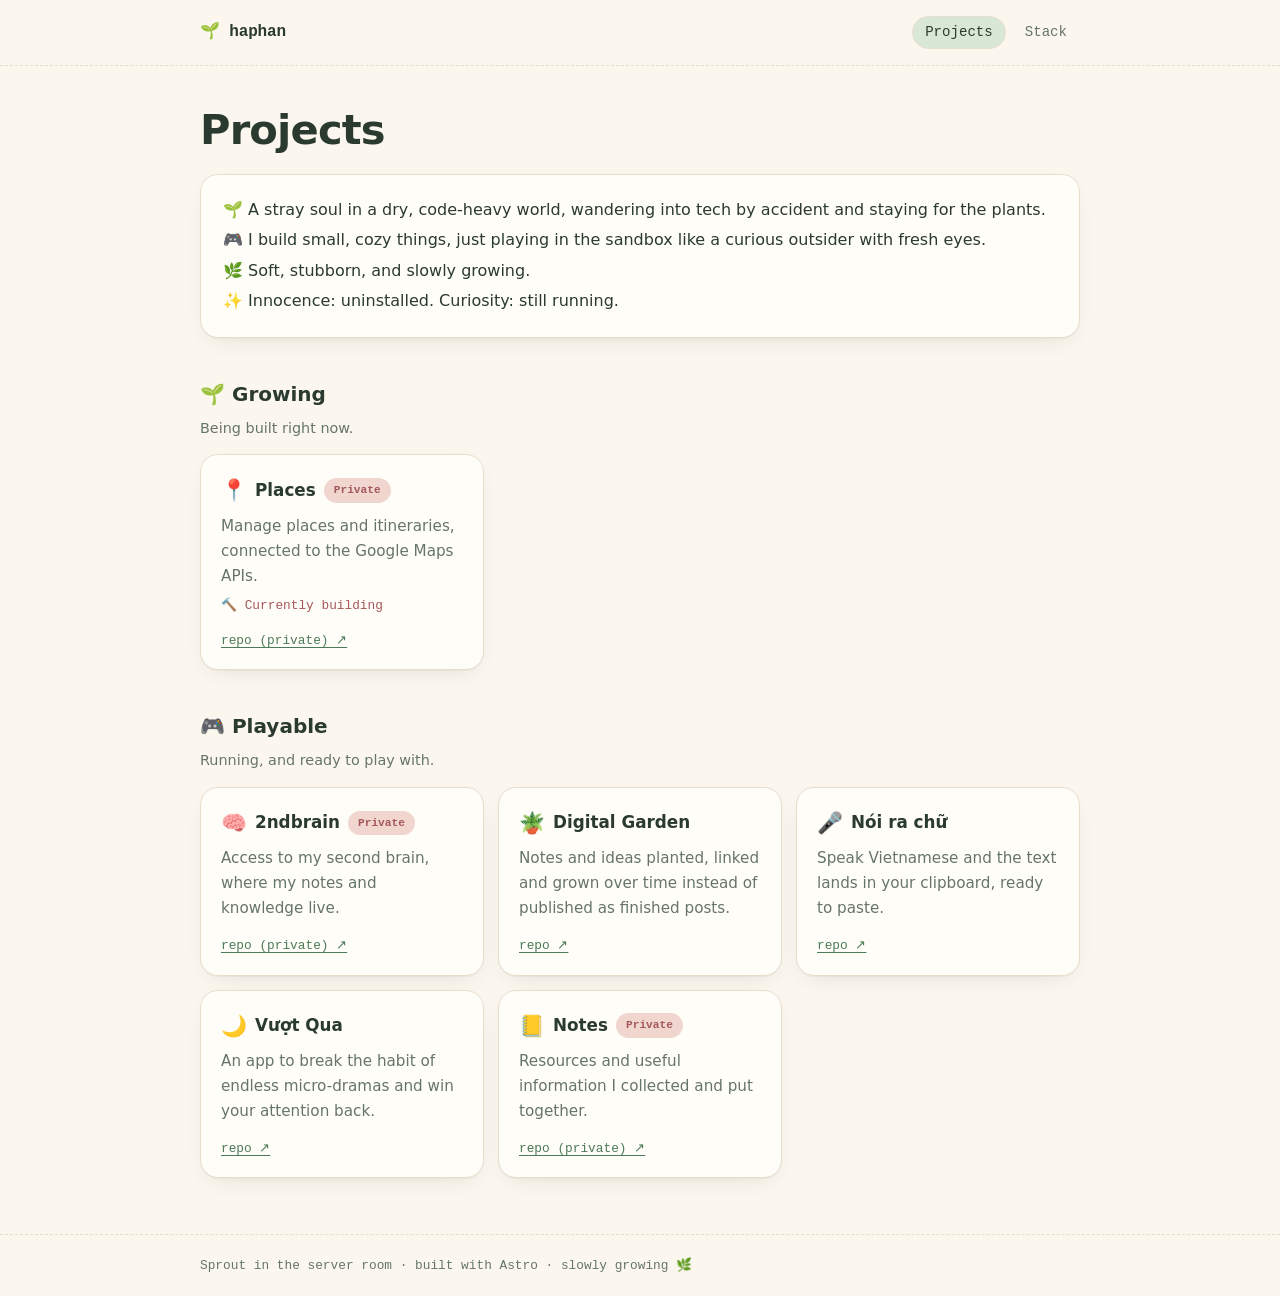
==== projects/index.html @ ba57f2a8 "Add Projects and Stack pages (static build) Co-Authored-By: Claude Sonnet 5.5 <noreply@anthropic.com" ====
<!DOCTYPE html><html lang="en"> <head><meta charset="utf-8"><meta name="viewport" content="width=device-width, initial-scale=1"><title>Projects · haphan</title><meta name="description" content="Small, cozy things I build."><meta name="color-scheme" content="light dark"><link rel="icon" type="image/svg+xml" href="/favicon.svg"><link rel="stylesheet" href="/_astro/projects.ByflR4r2.css"></head> <body> <header class="site-header"> <a class="brand" href="/projects/"><span class="sprout" aria-hidden="true">🌱</span> haphan</a> <nav aria-label="Main"> <a href="/projects/" aria-current="page">Projects</a><a href="/stack/">Stack</a> </nav> </header> <main>  <h1>Projects</h1> <div class="bio"> <p>🌱 A stray soul in a dry, code-heavy world, wandering into tech by accident and staying for the plants.</p> <p>🎮 I build small, cozy things, just playing in the sandbox like a curious outsider with fresh eyes.</p> <p>🌿 Soft, stubborn, and slowly growing.</p> <p>✨ Innocence: uninstalled. Curiosity: still running.</p> </div> <section> <h2>🌱 Growing</h2> <p class="group-note">Being built right now.</p> <div class="grid"> <article class="card"> <h3> <span class="icon" aria-hidden="true">📍</span> <span>Places</span> <span class="badge">Private</span> </h3> <p>Manage places and itineraries, connected to the Google Maps APIs.</p> <p class="note">🔨 Currently building</p> <div class="foot">  <a href="https://github.com/haphanhp/places" target="_blank" rel="noopener">repo (private) ↗</a> </div> </article> </div> </section><section> <h2>🎮 Playable</h2> <p class="group-note">Running, and ready to play with.</p> <div class="grid"> <article class="card"> <h3> <span class="icon" aria-hidden="true">🧠</span> <a href="https://2ndbrain.haphan.digital/" target="_blank" rel="noopener">2ndbrain</a> <span class="badge">Private</span> </h3> <p>Access to my second brain, where my notes and knowledge live.</p>  <div class="foot">  <a href="https://github.com/haphanhp/2ndbrain" target="_blank" rel="noopener">repo (private) ↗</a> </div> </article><article class="card"> <h3> <span class="icon" aria-hidden="true">🪴</span> <a href="https://garden.haphan.digital/" target="_blank" rel="noopener">Digital Garden</a>  </h3> <p>Notes and ideas planted, linked and grown over time instead of published as finished posts.</p>  <div class="foot">  <a href="https://github.com/haphanhp/hadigitalgarden" target="_blank" rel="noopener">repo ↗</a> </div> </article><article class="card"> <h3> <span class="icon" aria-hidden="true">🎤</span> <a href="https://speech-to-text-iota-black.vercel.app/" target="_blank" rel="noopener">Nói ra chữ</a>  </h3> <p>Speak Vietnamese and the text lands in your clipboard, ready to paste.</p>  <div class="foot">  <a href="https://github.com/haphanhp/speech-to-text" target="_blank" rel="noopener">repo ↗</a> </div> </article><article class="card"> <h3> <span class="icon" aria-hidden="true">🌙</span> <a href="https://vuot-qua.vercel.app/" target="_blank" rel="noopener">Vượt Qua</a>  </h3> <p>An app to break the habit of endless micro-dramas and win your attention back.</p>  <div class="foot">  <a href="https://github.com/haphanhp/vuot-qua" target="_blank" rel="noopener">repo ↗</a> </div> </article><article class="card"> <h3> <span class="icon" aria-hidden="true">📒</span> <a href="https://notes.haphan.digital/" target="_blank" rel="noopener">Notes</a> <span class="badge">Private</span> </h3> <p>Resources and useful information I collected and put together.</p>  <div class="foot">  <a href="https://github.com/haphanhp/publish" target="_blank" rel="noopener">repo (private) ↗</a> </div> </article> </div> </section> </main> <footer class="site-footer"> <span>Sprout in the server room · built with Astro · slowly growing 🌿</span> </footer> </body></html>
---- _astro/projects.ByflR4r2.css ----
:root{--bg: #fbf7ef;--surface: #fffdf8;--ink: #2b3a2f;--muted: #667568;--sage: #d9e8d6;--sage-deep: #4d7a58;--rose: #f1d6d0;--rose-deep: #a4585a;--line: #e7ddcc;--shadow: 0 1px 0 rgba(43, 58, 47, .04), 0 8px 24px -12px rgba(43, 58, 47, .18);--radius: 18px;--sans: ui-rounded, "Nunito", "Segoe UI", system-ui, -apple-system, sans-serif;--mono: ui-monospace, "JetBrains Mono", "SF Mono", Menlo, Consolas, monospace}@media(prefers-color-scheme:dark){:root{--bg: #141d18;--surface: #1c2921;--ink: #e9f0e7;--muted: #a0b0a2;--sage: #2a4333;--sage-deep: #93c9a0;--rose: #47302f;--rose-deep: #e8a9a4;--line: #2b3a30;--shadow: 0 1px 0 rgba(0, 0, 0, .2), 0 10px 28px -14px rgba(0, 0, 0, .6)}}*{box-sizing:border-box}html{-webkit-text-size-adjust:100%}body{margin:0;background:var(--bg);color:var(--ink);font:16px/1.65 var(--sans);min-height:100vh;display:flex;flex-direction:column}a{color:var(--sage-deep);text-decoration-thickness:1px;text-underline-offset:3px}a:hover{color:var(--rose-deep)}:focus-visible{outline:2px solid var(--rose-deep);outline-offset:3px;border-radius:6px}.site-header{display:flex;align-items:center;justify-content:space-between;gap:16px;padding:16px max(16px,calc((100vw - 880px)/2));border-bottom:1px dashed var(--line)}.brand{font-family:var(--mono);font-weight:700;color:var(--ink);text-decoration:none;letter-spacing:-.01em}.brand:hover{color:var(--ink)}.sprout{display:inline-block;transition:transform .4s ease}.brand:hover .sprout{transform:rotate(-12deg) scale(1.15)}.site-header nav{display:flex;gap:6px;flex-wrap:wrap}.site-header nav a{font-family:var(--mono);font-size:.88rem;color:var(--muted);text-decoration:none;padding:4px 12px;border-radius:999px;border:1px solid transparent;transition:background .2s,color .2s}.site-header nav a:hover{background:var(--sage);color:var(--ink)}.site-header nav a[aria-current=page]{background:var(--sage);color:var(--ink);border-color:var(--line)}main{width:min(880px,100% - 32px);margin:0 auto;padding:40px 0 56px;flex:1}h1{font-size:clamp(1.9rem,5vw,2.6rem);line-height:1.15;margin:0 0 8px;letter-spacing:-.02em}h2{font-size:1.25rem;margin:40px 0 6px;display:flex;align-items:center;gap:8px}.lede{color:var(--muted);margin:0 0 24px;font-family:var(--mono);font-size:.92rem}.bio{background:var(--surface);border:1px solid var(--line);border-radius:var(--radius);padding:18px 22px;margin:20px 0 8px;box-shadow:var(--shadow)}.bio p{margin:4px 0}.group-note{color:var(--muted);font-size:.9rem;margin:0 0 14px}.grid{display:grid;gap:14px;grid-template-columns:repeat(auto-fill,minmax(260px,1fr))}.card{background:var(--surface);border:1px solid var(--line);border-radius:var(--radius);padding:18px 20px;box-shadow:var(--shadow);display:flex;flex-direction:column;gap:6px;transition:transform .2s ease,border-color .2s ease}.card:hover{transform:translateY(-2px);border-color:var(--sage-deep)}.card h3{margin:0;font-size:1.05rem;display:flex;align-items:center;gap:8px;flex-wrap:wrap}.card h3 a{color:var(--ink);text-decoration:none}.card h3 a:hover{color:var(--sage-deep);text-decoration:underline}.card .icon{font-size:1.3rem}.card p{margin:0;color:var(--muted);font-size:.95rem}.card p.note{color:var(--rose-deep);font-family:var(--mono);font-size:.8rem}.card .foot{margin-top:auto;padding-top:8px;display:flex;gap:12px;flex-wrap:wrap;font-family:var(--mono);font-size:.8rem;color:var(--muted)}.badge{font-family:var(--mono);font-size:.7rem;padding:2px 9px;border-radius:999px;background:var(--rose);color:var(--rose-deep);border:1px solid transparent}.badge.todo{background:transparent;border:1px dashed var(--rose-deep)}.stack-group{margin-top:32px}.stack-group h2{margin-top:0}table.stack{width:100%;border-collapse:separate;border-spacing:0;background:var(--surface);border:1px solid var(--line);border-radius:var(--radius);overflow:hidden;box-shadow:var(--shadow)}table.stack td{padding:12px 16px;vertical-align:top;border-top:1px solid var(--line)}table.stack tr:first-child td{border-top:0}table.stack td.tool{width:34%;font-weight:600;white-space:nowrap}table.stack td.tool .icon{display:inline-block;width:1.6em}table.stack td.tool a{color:var(--ink);text-decoration:none}table.stack td.tool a:hover{color:var(--sage-deep);text-decoration:underline}table.stack td.how{color:var(--muted)}table.stack tr:hover td{background:color-mix(in srgb,var(--sage) 35%,transparent)}tr.unconfirmed td{outline:1px dashed var(--rose-deep);outline-offset:-3px}.loop{margin-top:56px}.loop figure{margin:12px 0 0;background:var(--surface);border:1px solid var(--line);border-radius:var(--radius);padding:12px;box-shadow:var(--shadow)}.loop svg{width:100%;height:auto;display:block}.loop figcaption{color:var(--muted);font-size:.88rem;padding:6px 10px 2px}.loop .node{fill:var(--sage);stroke:var(--sage-deep);stroke-width:1.5;transition:fill .2s}.loop g.n:hover .node{fill:var(--rose)}.loop .lbl{fill:var(--ink);font-family:var(--mono);font-size:13px;text-anchor:middle}.loop .lane{fill:var(--rose-deep);font-family:var(--mono);font-size:12px;letter-spacing:.06em;text-transform:uppercase}.loop .sub{fill:var(--muted);font-family:var(--mono);font-size:11px;text-anchor:middle}.loop svg.narrow{display:none}@media(max-width:640px){.loop svg.wide{display:none}.loop svg.narrow{display:block;max-width:360px;margin:0 auto}}.loop .verb{fill:var(--rose-deep);font-family:var(--mono);font-size:12px;text-anchor:middle}.loop .edge{fill:none;stroke:var(--sage-deep);stroke-width:1.6;stroke-dasharray:5 5}.loop .edge.draw{animation:dash 24s linear infinite}@keyframes dash{to{stroke-dashoffset:-400}}.loop marker path{fill:var(--sage-deep)}.site-footer{border-top:1px dashed var(--line);padding:20px max(16px,calc((100vw - 880px)/2));color:var(--muted);font-family:var(--mono);font-size:.8rem}@media(max-width:640px){table.stack,table.stack tbody,table.stack tr,table.stack td{display:block;width:100%}table.stack tr{padding:12px 16px;border-top:1px solid var(--line)}table.stack tr:first-child{border-top:0}table.stack td{padding:0;border:0!important}table.stack td.tool{width:100%;white-space:normal;margin-bottom:2px}}@media(prefers-reduced-motion:reduce){*,*:before,*:after{animation:none!important;transition:none!important}}
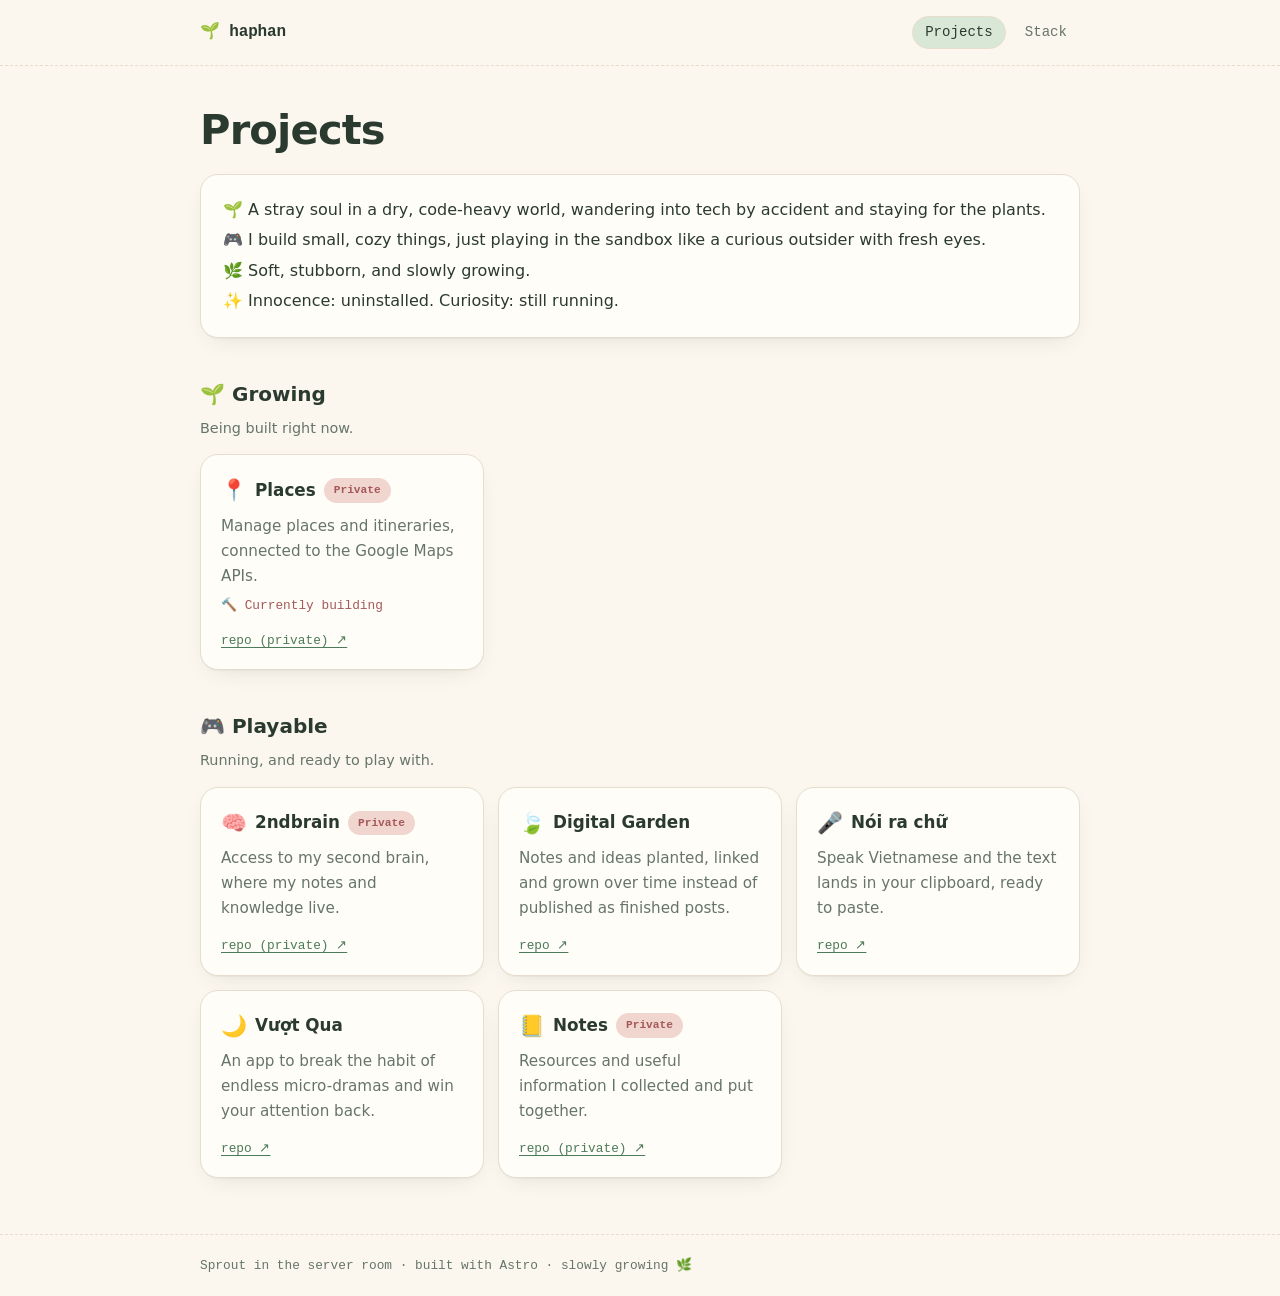
==== commit a647bb62: "Update pages: official brand logos, brand link to haphan.digital, leaf icon Co-Authored-By: Claude S" ====
--- a/projects/index.html
+++ b/projects/index.html
@@ -1 +1 @@
-<!DOCTYPE html><html lang="en"> <head><meta charset="utf-8"><meta name="viewport" content="width=device-width, initial-scale=1"><title>Projects · haphan</title><meta name="description" content="Small, cozy things I build."><meta name="color-scheme" content="light dark"><link rel="icon" type="image/svg+xml" href="/favicon.svg"><link rel="stylesheet" href="/_astro/projects.ByflR4r2.css"></head> <body> <header class="site-header"> <a class="brand" href="/projects/"><span class="sprout" aria-hidden="true">🌱</span> haphan</a> <nav aria-label="Main"> <a href="/projects/" aria-current="page">Projects</a><a href="/stack/">Stack</a> </nav> </header> <main>  <h1>Projects</h1> <div class="bio"> <p>🌱 A stray soul in a dry, code-heavy world, wandering into tech by accident and staying for the plants.</p> <p>🎮 I build small, cozy things, just playing in the sandbox like a curious outsider with fresh eyes.</p> <p>🌿 Soft, stubborn, and slowly growing.</p> <p>✨ Innocence: uninstalled. Curiosity: still running.</p> </div> <section> <h2>🌱 Growing</h2> <p class="group-note">Being built right now.</p> <div class="grid"> <article class="card"> <h3> <span class="icon" aria-hidden="true">📍</span> <span>Places</span> <span class="badge">Private</span> </h3> <p>Manage places and itineraries, connected to the Google Maps APIs.</p> <p class="note">🔨 Currently building</p> <div class="foot">  <a href="https://github.com/haphanhp/places" target="_blank" rel="noopener">repo (private) ↗</a> </div> </article> </div> </section><section> <h2>🎮 Playable</h2> <p class="group-note">Running, and ready to play with.</p> <div class="grid"> <article class="card"> <h3> <span class="icon" aria-hidden="true">🧠</span> <a href="https://2ndbrain.haphan.digital/" target="_blank" rel="noopener">2ndbrain</a> <span class="badge">Private</span> </h3> <p>Access to my second brain, where my notes and knowledge live.</p>  <div class="foot">  <a href="https://github.com/haphanhp/2ndbrain" target="_blank" rel="noopener">repo (private) ↗</a> </div> </article><article class="card"> <h3> <span class="icon" aria-hidden="true">🪴</span> <a href="https://garden.haphan.digital/" target="_blank" rel="noopener">Digital Garden</a>  </h3> <p>Notes and ideas planted, linked and grown over time instead of published as finished posts.</p>  <div class="foot">  <a href="https://github.com/haphanhp/hadigitalgarden" target="_blank" rel="noopener">repo ↗</a> </div> </article><article class="card"> <h3> <span class="icon" aria-hidden="true">🎤</span> <a href="https://speech-to-text-iota-black.vercel.app/" target="_blank" rel="noopener">Nói ra chữ</a>  </h3> <p>Speak Vietnamese and the text lands in your clipboard, ready to paste.</p>  <div class="foot">  <a href="https://github.com/haphanhp/speech-to-text" target="_blank" rel="noopener">repo ↗</a> </div> </article><article class="card"> <h3> <span class="icon" aria-hidden="true">🌙</span> <a href="https://vuot-qua.vercel.app/" target="_blank" rel="noopener">Vượt Qua</a>  </h3> <p>An app to break the habit of endless micro-dramas and win your attention back.</p>  <div class="foot">  <a href="https://github.com/haphanhp/vuot-qua" target="_blank" rel="noopener">repo ↗</a> </div> </article><article class="card"> <h3> <span class="icon" aria-hidden="true">📒</span> <a href="https://notes.haphan.digital/" target="_blank" rel="noopener">Notes</a> <span class="badge">Private</span> </h3> <p>Resources and useful information I collected and put together.</p>  <div class="foot">  <a href="https://github.com/haphanhp/publish" target="_blank" rel="noopener">repo (private) ↗</a> </div> </article> </div> </section> </main> <footer class="site-footer"> <span>Sprout in the server room · built with Astro · slowly growing 🌿</span> </footer> </body></html>+<!DOCTYPE html><html lang="en"> <head><meta charset="utf-8"><meta name="viewport" content="width=device-width, initial-scale=1"><title>Projects · haphan</title><meta name="description" content="Small, cozy things I build."><meta name="color-scheme" content="light dark"><link rel="icon" type="image/svg+xml" href="/favicon.svg"><link rel="stylesheet" href="/_astro/projects.CKQMQEWl.css"></head> <body> <header class="site-header"> <a class="brand" href="https://haphan.digital" rel="noopener" title="haphan.digital"><span class="sprout" aria-hidden="true">🌱</span> haphan</a> <nav aria-label="Main"> <a href="/projects/" aria-current="page">Projects</a><a href="/stack/">Stack</a> </nav> </header> <main>  <h1>Projects</h1> <div class="bio"> <p>🌱 A stray soul in a dry, code-heavy world, wandering into tech by accident and staying for the plants.</p> <p>🎮 I build small, cozy things, just playing in the sandbox like a curious outsider with fresh eyes.</p> <p>🌿 Soft, stubborn, and slowly growing.</p> <p>✨ Innocence: uninstalled. Curiosity: still running.</p> </div> <section> <h2>🌱 Growing</h2> <p class="group-note">Being built right now.</p> <div class="grid"> <article class="card"> <h3> <span class="icon" aria-hidden="true">📍</span> <span>Places</span> <span class="badge">Private</span> </h3> <p>Manage places and itineraries, connected to the Google Maps APIs.</p> <p class="note">🔨 Currently building</p> <div class="foot">  <a href="https://github.com/haphanhp/places" target="_blank" rel="noopener">repo (private) ↗</a> </div> </article> </div> </section><section> <h2>🎮 Playable</h2> <p class="group-note">Running, and ready to play with.</p> <div class="grid"> <article class="card"> <h3> <span class="icon" aria-hidden="true">🧠</span> <a href="https://2ndbrain.haphan.digital/" target="_blank" rel="noopener">2ndbrain</a> <span class="badge">Private</span> </h3> <p>Access to my second brain, where my notes and knowledge live.</p>  <div class="foot">  <a href="https://github.com/haphanhp/2ndbrain" target="_blank" rel="noopener">repo (private) ↗</a> </div> </article><article class="card"> <h3> <span class="icon" aria-hidden="true">🍃</span> <a href="https://garden.haphan.digital/" target="_blank" rel="noopener">Digital Garden</a>  </h3> <p>Notes and ideas planted, linked and grown over time instead of published as finished posts.</p>  <div class="foot">  <a href="https://github.com/haphanhp/hadigitalgarden" target="_blank" rel="noopener">repo ↗</a> </div> </article><article class="card"> <h3> <span class="icon" aria-hidden="true">🎤</span> <a href="https://speech-to-text-iota-black.vercel.app/" target="_blank" rel="noopener">Nói ra chữ</a>  </h3> <p>Speak Vietnamese and the text lands in your clipboard, ready to paste.</p>  <div class="foot">  <a href="https://github.com/haphanhp/speech-to-text" target="_blank" rel="noopener">repo ↗</a> </div> </article><article class="card"> <h3> <span class="icon" aria-hidden="true">🌙</span> <a href="https://vuot-qua.vercel.app/" target="_blank" rel="noopener">Vượt Qua</a>  </h3> <p>An app to break the habit of endless micro-dramas and win your attention back.</p>  <div class="foot">  <a href="https://github.com/haphanhp/vuot-qua" target="_blank" rel="noopener">repo ↗</a> </div> </article><article class="card"> <h3> <span class="icon" aria-hidden="true">📒</span> <a href="https://notes.haphan.digital/" target="_blank" rel="noopener">Notes</a> <span class="badge">Private</span> </h3> <p>Resources and useful information I collected and put together.</p>  <div class="foot">  <a href="https://github.com/haphanhp/publish" target="_blank" rel="noopener">repo (private) ↗</a> </div> </article> </div> </section> </main> <footer class="site-footer"> <span>Sprout in the server room · built with Astro · slowly growing 🌿</span> </footer> </body></html>
--- a/_astro/projects.CKQMQEWl.css
+++ b/_astro/projects.CKQMQEWl.css
@@ -0,0 +1 @@
+:root{--bg: #fbf7ef;--surface: #fffdf8;--ink: #2b3a2f;--muted: #667568;--sage: #d9e8d6;--sage-deep: #4d7a58;--rose: #f1d6d0;--rose-deep: #a4585a;--line: #e7ddcc;--shadow: 0 1px 0 rgba(43, 58, 47, .04), 0 8px 24px -12px rgba(43, 58, 47, .18);--radius: 18px;--sans: ui-rounded, "Nunito", "Segoe UI", system-ui, -apple-system, sans-serif;--mono: ui-monospace, "JetBrains Mono", "SF Mono", Menlo, Consolas, monospace}@media(prefers-color-scheme:dark){:root{--bg: #141d18;--surface: #1c2921;--ink: #e9f0e7;--muted: #a0b0a2;--sage: #2a4333;--sage-deep: #93c9a0;--rose: #47302f;--rose-deep: #e8a9a4;--line: #2b3a30;--shadow: 0 1px 0 rgba(0, 0, 0, .2), 0 10px 28px -14px rgba(0, 0, 0, .6)}}*{box-sizing:border-box}html{-webkit-text-size-adjust:100%}body{margin:0;background:var(--bg);color:var(--ink);font:16px/1.65 var(--sans);min-height:100vh;display:flex;flex-direction:column}a{color:var(--sage-deep);text-decoration-thickness:1px;text-underline-offset:3px}a:hover{color:var(--rose-deep)}:focus-visible{outline:2px solid var(--rose-deep);outline-offset:3px;border-radius:6px}.site-header{display:flex;align-items:center;justify-content:space-between;gap:16px;padding:16px max(16px,calc((100vw - 880px)/2));border-bottom:1px dashed var(--line)}.brand{font-family:var(--mono);font-weight:700;color:var(--ink);text-decoration:none;letter-spacing:-.01em}.brand:hover{color:var(--ink)}.sprout{display:inline-block;transition:transform .4s ease}.brand:hover .sprout{transform:rotate(-12deg) scale(1.15)}.site-header nav{display:flex;gap:6px;flex-wrap:wrap}.site-header nav a{font-family:var(--mono);font-size:.88rem;color:var(--muted);text-decoration:none;padding:4px 12px;border-radius:999px;border:1px solid transparent;transition:background .2s,color .2s}.site-header nav a:hover{background:var(--sage);color:var(--ink)}.site-header nav a[aria-current=page]{background:var(--sage);color:var(--ink);border-color:var(--line)}main{width:min(880px,100% - 32px);margin:0 auto;padding:40px 0 56px;flex:1}h1{font-size:clamp(1.9rem,5vw,2.6rem);line-height:1.15;margin:0 0 8px;letter-spacing:-.02em}h2{font-size:1.25rem;margin:40px 0 6px;display:flex;align-items:center;gap:8px}.lede{color:var(--muted);margin:0 0 24px;font-family:var(--mono);font-size:.92rem}.bio{background:var(--surface);border:1px solid var(--line);border-radius:var(--radius);padding:18px 22px;margin:20px 0 8px;box-shadow:var(--shadow)}.bio p{margin:4px 0}.group-note{color:var(--muted);font-size:.9rem;margin:0 0 14px}.grid{display:grid;gap:14px;grid-template-columns:repeat(auto-fill,minmax(260px,1fr))}.card{background:var(--surface);border:1px solid var(--line);border-radius:var(--radius);padding:18px 20px;box-shadow:var(--shadow);display:flex;flex-direction:column;gap:6px;transition:transform .2s ease,border-color .2s ease}.card:hover{transform:translateY(-2px);border-color:var(--sage-deep)}.card h3{margin:0;font-size:1.05rem;display:flex;align-items:center;gap:8px;flex-wrap:wrap}.card h3 a{color:var(--ink);text-decoration:none}.card h3 a:hover{color:var(--sage-deep);text-decoration:underline}.card .icon{font-size:1.3rem}.card p{margin:0;color:var(--muted);font-size:.95rem}.card p.note{color:var(--rose-deep);font-family:var(--mono);font-size:.8rem}.card .foot{margin-top:auto;padding-top:8px;display:flex;gap:12px;flex-wrap:wrap;font-family:var(--mono);font-size:.8rem;color:var(--muted)}.badge{font-family:var(--mono);font-size:.7rem;padding:2px 9px;border-radius:999px;background:var(--rose);color:var(--rose-deep);border:1px solid transparent}.badge.todo{background:transparent;border:1px dashed var(--rose-deep)}.stack-group{margin-top:32px}.stack-group h2{margin-top:0}table.stack{width:100%;border-collapse:separate;border-spacing:0;background:var(--surface);border:1px solid var(--line);border-radius:var(--radius);overflow:hidden;box-shadow:var(--shadow)}table.stack td{padding:12px 16px;vertical-align:top;border-top:1px solid var(--line)}table.stack tr:first-child td{border-top:0}table.stack td.tool{width:34%;font-weight:600;white-space:nowrap}table.stack td.tool .icon{display:inline-block;width:1.6em}table.stack td.tool .logo{display:inline-block;vertical-align:middle;width:24px;height:24px;padding:3px;margin-right:8px;object-fit:contain;background:#fff;border:1px solid var(--line);border-radius:7px}table.stack td.tool a{color:var(--ink);text-decoration:none}table.stack td.tool a:hover{color:var(--sage-deep);text-decoration:underline}table.stack td.how{color:var(--muted)}table.stack tr:hover td{background:color-mix(in srgb,var(--sage) 35%,transparent)}tr.unconfirmed td{outline:1px dashed var(--rose-deep);outline-offset:-3px}.loop{margin-top:56px}.loop figure{margin:12px 0 0;background:var(--surface);border:1px solid var(--line);border-radius:var(--radius);padding:12px;box-shadow:var(--shadow)}.loop svg{width:100%;height:auto;display:block}.loop figcaption{color:var(--muted);font-size:.88rem;padding:6px 10px 2px}.loop .node.brand{fill:#fff}.loop .node{fill:var(--sage);stroke:var(--sage-deep);stroke-width:1.5;transition:fill .2s}.loop g.n:hover .node{fill:var(--rose)}.loop .lbl{fill:var(--ink);font-family:var(--mono);font-size:13px;text-anchor:middle}.loop .lane{fill:var(--rose-deep);font-family:var(--mono);font-size:12px;letter-spacing:.06em;text-transform:uppercase}.loop .sub{fill:var(--muted);font-family:var(--mono);font-size:11px;text-anchor:middle}.loop svg.narrow{display:none}@media(max-width:640px){.loop svg.wide{display:none}.loop svg.narrow{display:block;max-width:360px;margin:0 auto}}.loop .verb{fill:var(--rose-deep);font-family:var(--mono);font-size:12px;text-anchor:middle}.loop .edge{fill:none;stroke:var(--sage-deep);stroke-width:1.6;stroke-dasharray:5 5}.loop .edge.draw{animation:dash 24s linear infinite}@keyframes dash{to{stroke-dashoffset:-400}}.loop marker path{fill:var(--sage-deep)}.site-footer{border-top:1px dashed var(--line);padding:20px max(16px,calc((100vw - 880px)/2));color:var(--muted);font-family:var(--mono);font-size:.8rem}@media(max-width:640px){table.stack,table.stack tbody,table.stack tr,table.stack td{display:block;width:100%}table.stack tr{padding:12px 16px;border-top:1px solid var(--line)}table.stack tr:first-child{border-top:0}table.stack td{padding:0;border:0!important}table.stack td.tool{width:100%;white-space:normal;margin-bottom:2px}}@media(prefers-reduced-motion:reduce){*,*:before,*:after{animation:none!important;transition:none!important}}
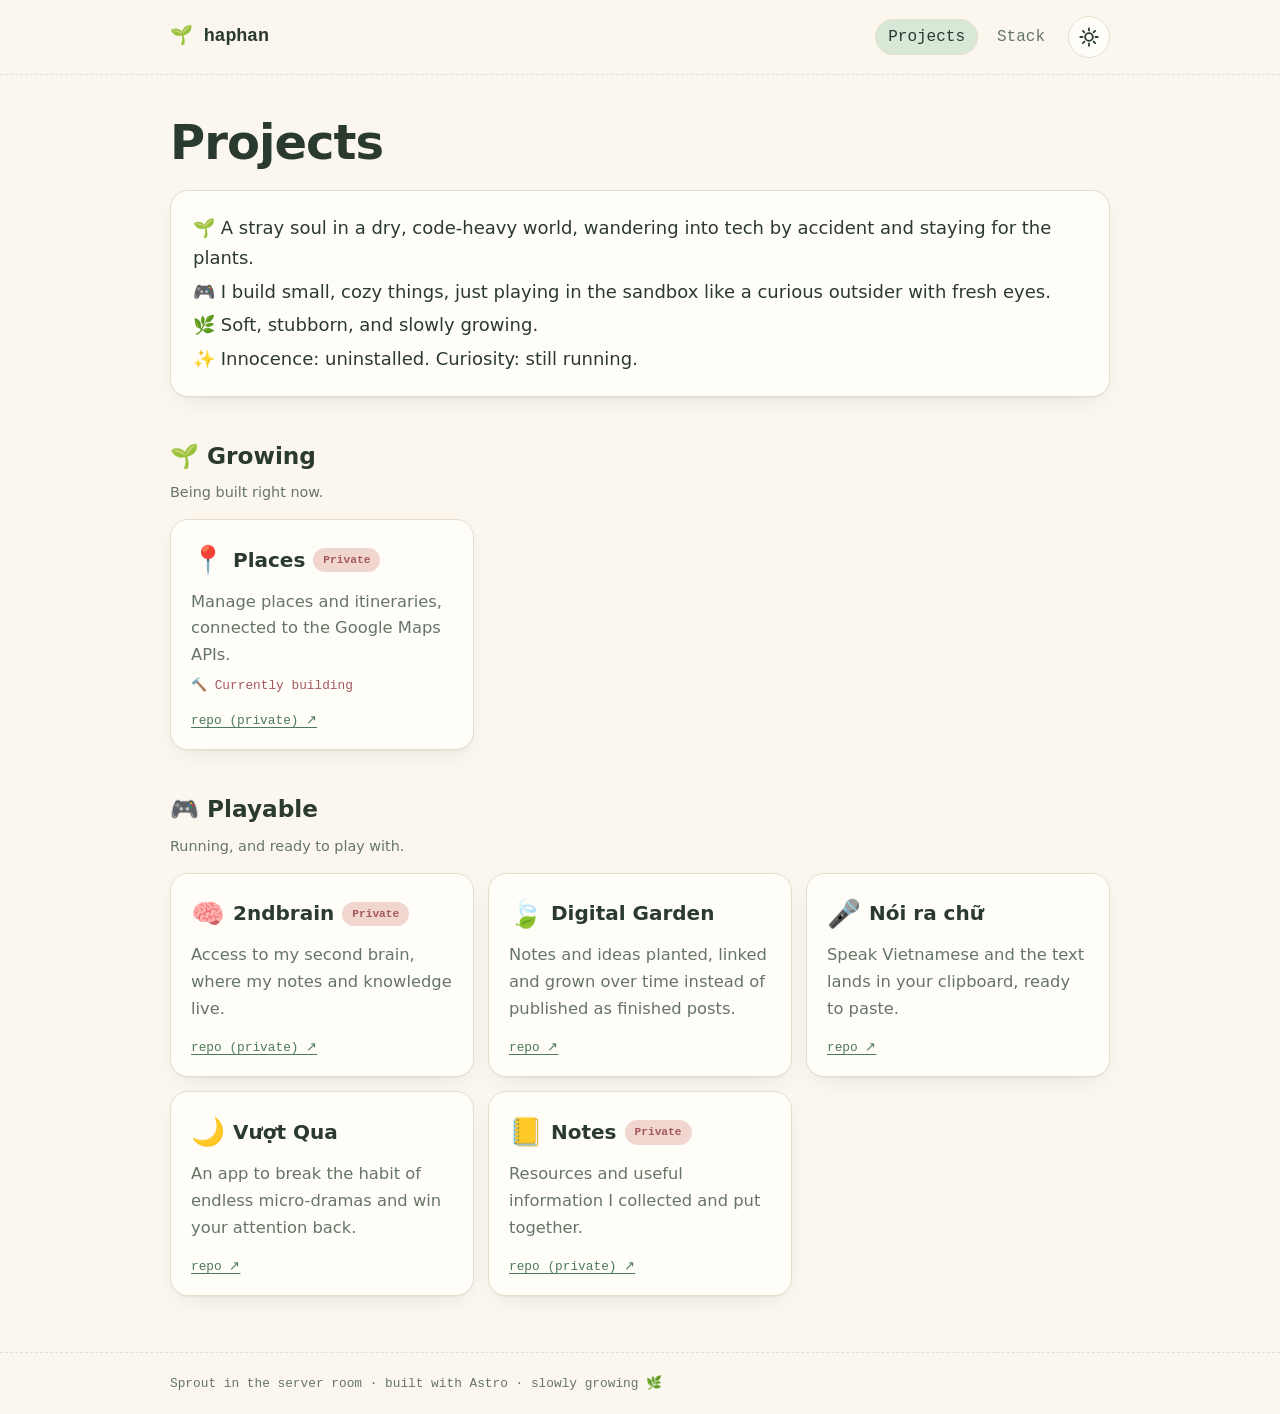
==== commit bc3423a2: "Update pages: confirmed tools, larger text and logos, light/dark toggle Co-Authored-By: Claude Sonne" ====
--- a/projects/index.html
+++ b/projects/index.html
@@ -1 +1,25 @@
-<!DOCTYPE html><html lang="en"> <head><meta charset="utf-8"><meta name="viewport" content="width=device-width, initial-scale=1"><title>Projects · haphan</title><meta name="description" content="Small, cozy things I build."><meta name="color-scheme" content="light dark"><link rel="icon" type="image/svg+xml" href="/favicon.svg"><link rel="stylesheet" href="/_astro/projects.CKQMQEWl.css"></head> <body> <header class="site-header"> <a class="brand" href="https://haphan.digital" rel="noopener" title="haphan.digital"><span class="sprout" aria-hidden="true">🌱</span> haphan</a> <nav aria-label="Main"> <a href="/projects/" aria-current="page">Projects</a><a href="/stack/">Stack</a> </nav> </header> <main>  <h1>Projects</h1> <div class="bio"> <p>🌱 A stray soul in a dry, code-heavy world, wandering into tech by accident and staying for the plants.</p> <p>🎮 I build small, cozy things, just playing in the sandbox like a curious outsider with fresh eyes.</p> <p>🌿 Soft, stubborn, and slowly growing.</p> <p>✨ Innocence: uninstalled. Curiosity: still running.</p> </div> <section> <h2>🌱 Growing</h2> <p class="group-note">Being built right now.</p> <div class="grid"> <article class="card"> <h3> <span class="icon" aria-hidden="true">📍</span> <span>Places</span> <span class="badge">Private</span> </h3> <p>Manage places and itineraries, connected to the Google Maps APIs.</p> <p class="note">🔨 Currently building</p> <div class="foot">  <a href="https://github.com/haphanhp/places" target="_blank" rel="noopener">repo (private) ↗</a> </div> </article> </div> </section><section> <h2>🎮 Playable</h2> <p class="group-note">Running, and ready to play with.</p> <div class="grid"> <article class="card"> <h3> <span class="icon" aria-hidden="true">🧠</span> <a href="https://2ndbrain.haphan.digital/" target="_blank" rel="noopener">2ndbrain</a> <span class="badge">Private</span> </h3> <p>Access to my second brain, where my notes and knowledge live.</p>  <div class="foot">  <a href="https://github.com/haphanhp/2ndbrain" target="_blank" rel="noopener">repo (private) ↗</a> </div> </article><article class="card"> <h3> <span class="icon" aria-hidden="true">🍃</span> <a href="https://garden.haphan.digital/" target="_blank" rel="noopener">Digital Garden</a>  </h3> <p>Notes and ideas planted, linked and grown over time instead of published as finished posts.</p>  <div class="foot">  <a href="https://github.com/haphanhp/hadigitalgarden" target="_blank" rel="noopener">repo ↗</a> </div> </article><article class="card"> <h3> <span class="icon" aria-hidden="true">🎤</span> <a href="https://speech-to-text-iota-black.vercel.app/" target="_blank" rel="noopener">Nói ra chữ</a>  </h3> <p>Speak Vietnamese and the text lands in your clipboard, ready to paste.</p>  <div class="foot">  <a href="https://github.com/haphanhp/speech-to-text" target="_blank" rel="noopener">repo ↗</a> </div> </article><article class="card"> <h3> <span class="icon" aria-hidden="true">🌙</span> <a href="https://vuot-qua.vercel.app/" target="_blank" rel="noopener">Vượt Qua</a>  </h3> <p>An app to break the habit of endless micro-dramas and win your attention back.</p>  <div class="foot">  <a href="https://github.com/haphanhp/vuot-qua" target="_blank" rel="noopener">repo ↗</a> </div> </article><article class="card"> <h3> <span class="icon" aria-hidden="true">📒</span> <a href="https://notes.haphan.digital/" target="_blank" rel="noopener">Notes</a> <span class="badge">Private</span> </h3> <p>Resources and useful information I collected and put together.</p>  <div class="foot">  <a href="https://github.com/haphanhp/publish" target="_blank" rel="noopener">repo (private) ↗</a> </div> </article> </div> </section> </main> <footer class="site-footer"> <span>Sprout in the server room · built with Astro · slowly growing 🌿</span> </footer> </body></html>+<!DOCTYPE html><html lang="en"> <head><meta charset="utf-8"><meta name="viewport" content="width=device-width, initial-scale=1"><title>Projects · haphan</title><meta name="description" content="Small, cozy things I build."><meta name="color-scheme" content="light dark"><script>
+      (function () {
+        try {
+          var t = null;
+          try { t = localStorage.getItem("theme"); } catch (e) {}
+          if (t !== "light" && t !== "dark") t = window.matchMedia("(prefers-color-scheme: dark)").matches ? "dark" : "light";
+          document.documentElement.setAttribute("data-theme", t);
+        } catch (e) {}
+      })();
+    </script><link rel="icon" type="image/svg+xml" href="/favicon.svg"><link rel="stylesheet" href="/_astro/projects.CVjk1K9h.css"></head> <body> <header class="site-header"> <a class="brand" href="https://haphan.digital" rel="noopener" title="haphan.digital"><span class="sprout" aria-hidden="true">🌱</span> haphan</a> <div class="header-right"> <nav aria-label="Main"> <a href="/projects/" aria-current="page">Projects</a><a href="/stack/">Stack</a> </nav> <button class="theme-toggle" id="theme-toggle" type="button" aria-label="Switch between light and dark mode" title="Light / dark mode"> <svg class="sun" viewBox="0 0 24 24" fill="none" stroke="currentColor" stroke-width="2" stroke-linecap="round" aria-hidden="true"><circle cx="12" cy="12" r="4.2"></circle><path d="M12 2.5v2.4M12 19.1v2.4M2.5 12h2.4M19.1 12h2.4M5.3 5.3l1.7 1.7M17 17l1.7 1.7M5.3 18.7L7 17M17 7l1.7-1.7"></path></svg> <svg class="moon" viewBox="0 0 24 24" fill="none" stroke="currentColor" stroke-width="2" stroke-linecap="round" stroke-linejoin="round" aria-hidden="true"><path d="M20.5 14.2A8.5 8.5 0 1 1 9.8 3.5a6.8 6.8 0 0 0 10.7 10.7z"></path></svg> </button> </div> </header> <script>
+      (function () {
+        var root = document.documentElement;
+        var btn = document.getElementById("theme-toggle");
+        function current() {
+          var t = root.getAttribute("data-theme");
+          if (t) return t;
+          return window.matchMedia("(prefers-color-scheme: dark)").matches ? "dark" : "light";
+        }
+        btn.addEventListener("click", function () {
+          var next = current() === "dark" ? "light" : "dark";
+          root.setAttribute("data-theme", next);
+          try { localStorage.setItem("theme", next); } catch (e) {}
+        });
+      })();
+    </script> <main>  <h1>Projects</h1> <div class="bio"> <p>🌱 A stray soul in a dry, code-heavy world, wandering into tech by accident and staying for the plants.</p> <p>🎮 I build small, cozy things, just playing in the sandbox like a curious outsider with fresh eyes.</p> <p>🌿 Soft, stubborn, and slowly growing.</p> <p>✨ Innocence: uninstalled. Curiosity: still running.</p> </div> <section> <h2>🌱 Growing</h2> <p class="group-note">Being built right now.</p> <div class="grid"> <article class="card"> <h3> <span class="icon" aria-hidden="true">📍</span> <span>Places</span> <span class="badge">Private</span> </h3> <p>Manage places and itineraries, connected to the Google Maps APIs.</p> <p class="note">🔨 Currently building</p> <div class="foot">  <a href="https://github.com/haphanhp/places" target="_blank" rel="noopener">repo (private) ↗</a> </div> </article> </div> </section><section> <h2>🎮 Playable</h2> <p class="group-note">Running, and ready to play with.</p> <div class="grid"> <article class="card"> <h3> <span class="icon" aria-hidden="true">🧠</span> <a href="https://2ndbrain.haphan.digital/" target="_blank" rel="noopener">2ndbrain</a> <span class="badge">Private</span> </h3> <p>Access to my second brain, where my notes and knowledge live.</p>  <div class="foot">  <a href="https://github.com/haphanhp/2ndbrain" target="_blank" rel="noopener">repo (private) ↗</a> </div> </article><article class="card"> <h3> <span class="icon" aria-hidden="true">🍃</span> <a href="https://garden.haphan.digital/" target="_blank" rel="noopener">Digital Garden</a>  </h3> <p>Notes and ideas planted, linked and grown over time instead of published as finished posts.</p>  <div class="foot">  <a href="https://github.com/haphanhp/hadigitalgarden" target="_blank" rel="noopener">repo ↗</a> </div> </article><article class="card"> <h3> <span class="icon" aria-hidden="true">🎤</span> <a href="https://speech-to-text-iota-black.vercel.app/" target="_blank" rel="noopener">Nói ra chữ</a>  </h3> <p>Speak Vietnamese and the text lands in your clipboard, ready to paste.</p>  <div class="foot">  <a href="https://github.com/haphanhp/speech-to-text" target="_blank" rel="noopener">repo ↗</a> </div> </article><article class="card"> <h3> <span class="icon" aria-hidden="true">🌙</span> <a href="https://vuot-qua.vercel.app/" target="_blank" rel="noopener">Vượt Qua</a>  </h3> <p>An app to break the habit of endless micro-dramas and win your attention back.</p>  <div class="foot">  <a href="https://github.com/haphanhp/vuot-qua" target="_blank" rel="noopener">repo ↗</a> </div> </article><article class="card"> <h3> <span class="icon" aria-hidden="true">📒</span> <a href="https://notes.haphan.digital/" target="_blank" rel="noopener">Notes</a> <span class="badge">Private</span> </h3> <p>Resources and useful information I collected and put together.</p>  <div class="foot">  <a href="https://github.com/haphanhp/publish" target="_blank" rel="noopener">repo (private) ↗</a> </div> </article> </div> </section> </main> <footer class="site-footer"> <span>Sprout in the server room · built with Astro · slowly growing 🌿</span> </footer> </body></html>
--- a/_astro/projects.CVjk1K9h.css
+++ b/_astro/projects.CVjk1K9h.css
@@ -0,0 +1 @@
+:root{--bg: #fbf7ef;--surface: #fffdf8;--ink: #2b3a2f;--muted: #667568;--sage: #d9e8d6;--sage-deep: #4d7a58;--rose: #f1d6d0;--rose-deep: #a4585a;--line: #e7ddcc;--shadow: 0 1px 0 rgba(43, 58, 47, .04), 0 8px 24px -12px rgba(43, 58, 47, .18);--radius: 18px;--sans: ui-rounded, "Nunito", "Segoe UI", system-ui, -apple-system, sans-serif;--mono: ui-monospace, "JetBrains Mono", "SF Mono", Menlo, Consolas, monospace}@media(prefers-color-scheme:dark){:root:not([data-theme=light]){--bg: #141d18;--surface: #1c2921;--ink: #e9f0e7;--muted: #a0b0a2;--sage: #2a4333;--sage-deep: #93c9a0;--rose: #47302f;--rose-deep: #e8a9a4;--line: #2b3a30;--shadow: 0 1px 0 rgba(0, 0, 0, .2), 0 10px 28px -14px rgba(0, 0, 0, .6)}}:root[data-theme=dark]{--bg: #141d18;--surface: #1c2921;--ink: #e9f0e7;--muted: #a0b0a2;--sage: #2a4333;--sage-deep: #93c9a0;--rose: #47302f;--rose-deep: #e8a9a4;--line: #2b3a30;--shadow: 0 1px 0 rgba(0, 0, 0, .2), 0 10px 28px -14px rgba(0, 0, 0, .6)}*{box-sizing:border-box}html{-webkit-text-size-adjust:100%}body{margin:0;background:var(--bg);color:var(--ink);font:18px/1.65 var(--sans);min-height:100vh;display:flex;flex-direction:column}a{color:var(--sage-deep);text-decoration-thickness:1px;text-underline-offset:3px}a:hover{color:var(--rose-deep)}:focus-visible{outline:2px solid var(--rose-deep);outline-offset:3px;border-radius:6px}.site-header{display:flex;align-items:center;justify-content:space-between;gap:16px;padding:16px max(16px,calc((100vw - 940px)/2));border-bottom:1px dashed var(--line)}.brand{font-size:1.15rem;font-family:var(--mono);font-weight:700;color:var(--ink);text-decoration:none;letter-spacing:-.01em}.brand:hover{color:var(--ink)}.sprout{display:inline-block;transition:transform .4s ease}.brand:hover .sprout{transform:rotate(-12deg) scale(1.15)}.theme-toggle{display:inline-flex;align-items:center;justify-content:center;width:42px;height:42px;padding:0;border-radius:999px;border:1px solid var(--line);background:var(--surface);color:var(--ink);cursor:pointer;transition:background .2s,transform .2s}.theme-toggle:hover{background:var(--sage);transform:rotate(-12deg)}.theme-toggle svg{width:22px;height:22px}.theme-toggle .moon{display:none}:root[data-theme=dark] .theme-toggle .sun{display:none}:root[data-theme=dark] .theme-toggle .moon{display:inline}.header-right{display:flex;align-items:center;gap:10px;flex-wrap:wrap;justify-content:flex-end}.site-header nav{display:flex;gap:6px;flex-wrap:wrap}.site-header nav a{font-family:var(--mono);font-size:1rem;color:var(--muted);text-decoration:none;padding:4px 12px;border-radius:999px;border:1px solid transparent;transition:background .2s,color .2s}.site-header nav a:hover{background:var(--sage);color:var(--ink)}.site-header nav a[aria-current=page]{background:var(--sage);color:var(--ink);border-color:var(--line)}main{width:min(940px,100% - 32px);margin:0 auto;padding:40px 0 56px;flex:1}h1{font-size:clamp(2.2rem,6vw,3rem);line-height:1.15;margin:0 0 8px;letter-spacing:-.02em}h2{font-size:1.45rem;margin:40px 0 6px;display:flex;align-items:center;gap:8px}.lede{color:var(--muted);margin:0 0 24px;font-family:var(--mono);font-size:.92rem}.bio{background:var(--surface);border:1px solid var(--line);border-radius:var(--radius);padding:18px 22px;margin:20px 0 8px;box-shadow:var(--shadow)}.bio p{margin:4px 0}.group-note{color:var(--muted);font-size:.9rem;margin:0 0 14px}.grid{display:grid;gap:14px;grid-template-columns:repeat(auto-fill,minmax(280px,1fr))}.card{background:var(--surface);border:1px solid var(--line);border-radius:var(--radius);padding:18px 20px;box-shadow:var(--shadow);display:flex;flex-direction:column;gap:6px;transition:transform .2s ease,border-color .2s ease}.card:hover{transform:translateY(-2px);border-color:var(--sage-deep)}.card h3{margin:0;font-size:1.25rem;display:flex;align-items:center;gap:8px;flex-wrap:wrap}.card h3 a{color:var(--ink);text-decoration:none}.card h3 a:hover{color:var(--sage-deep);text-decoration:underline}.card .icon{font-size:1.7rem}.card p{margin:0;color:var(--muted);font-size:1.02rem}.card p.note{color:var(--rose-deep);font-family:var(--mono);font-size:.8rem}.card .foot{margin-top:auto;padding-top:8px;display:flex;gap:12px;flex-wrap:wrap;font-family:var(--mono);font-size:.8rem;color:var(--muted)}.badge{font-family:var(--mono);font-size:.7rem;padding:2px 9px;border-radius:999px;background:var(--rose);color:var(--rose-deep);border:1px solid transparent}.badge.todo{background:transparent;border:1px dashed var(--rose-deep)}.stack-group{margin-top:32px}.stack-group h2{margin-top:0}table.stack{width:100%;border-collapse:separate;border-spacing:0;background:var(--surface);border:1px solid var(--line);border-radius:var(--radius);overflow:hidden;box-shadow:var(--shadow)}table.stack td{padding:16px 18px;vertical-align:top;border-top:1px solid var(--line)}table.stack tr:first-child td{border-top:0}table.stack td.tool{width:36%;font-weight:600;font-size:1.12rem;white-space:nowrap}table.stack td.tool .icon{display:inline-block;width:40px;margin-right:12px;text-align:center;font-size:1.5rem;vertical-align:middle}table.stack td.tool .logo{display:inline-block;vertical-align:middle;width:40px;height:40px;padding:6px;margin-right:12px;object-fit:contain;background:#fff;border:1px solid var(--line);border-radius:10px}table.stack td.tool a{color:var(--ink);text-decoration:none}table.stack td.tool a:hover{color:var(--sage-deep);text-decoration:underline}table.stack td.how{color:var(--muted);font-size:1.05rem}table.stack tr:hover td{background:color-mix(in srgb,var(--sage) 35%,transparent)}tr.unconfirmed td{outline:1px dashed var(--rose-deep);outline-offset:-3px}.loop{margin-top:56px}.loop figure{margin:12px 0 0;background:var(--surface);border:1px solid var(--line);border-radius:var(--radius);padding:12px;box-shadow:var(--shadow)}.loop svg{width:100%;height:auto;display:block}.loop figcaption{color:var(--muted);font-size:1rem;padding:6px 10px 2px}.loop .node.brand{fill:#fff}.loop .node{fill:var(--sage);stroke:var(--sage-deep);stroke-width:1.5;transition:fill .2s}.loop g.n:hover .node{fill:var(--rose)}.loop .lbl{fill:var(--ink);font-family:var(--mono);font-size:16px;text-anchor:middle}.loop .lane{fill:var(--rose-deep);font-family:var(--mono);font-size:14px;letter-spacing:.06em;text-transform:uppercase}.loop .sub{fill:var(--muted);font-family:var(--mono);font-size:13px;text-anchor:middle}.loop svg.narrow{display:none}@media(max-width:640px){.loop svg.wide{display:none}.loop svg.narrow{display:block;max-width:360px;margin:0 auto}}.loop .verb{fill:var(--rose-deep);font-family:var(--mono);font-size:14px;text-anchor:middle}.loop .edge{fill:none;stroke:var(--sage-deep);stroke-width:1.6;stroke-dasharray:5 5}.loop .edge.draw{animation:dash 24s linear infinite}@keyframes dash{to{stroke-dashoffset:-400}}.loop marker path{fill:var(--sage-deep)}.site-footer{border-top:1px dashed var(--line);padding:20px max(16px,calc((100vw - 940px)/2));color:var(--muted);font-family:var(--mono);font-size:.8rem}@media(max-width:640px){table.stack,table.stack tbody,table.stack tr,table.stack td{display:block;width:100%}table.stack tr{padding:12px 16px;border-top:1px solid var(--line)}table.stack tr:first-child{border-top:0}table.stack td{padding:0;border:0!important}table.stack td.tool{width:100%;white-space:normal;margin-bottom:2px}}@media(prefers-reduced-motion:reduce){*,*:before,*:after{animation:none!important;transition:none!important}}
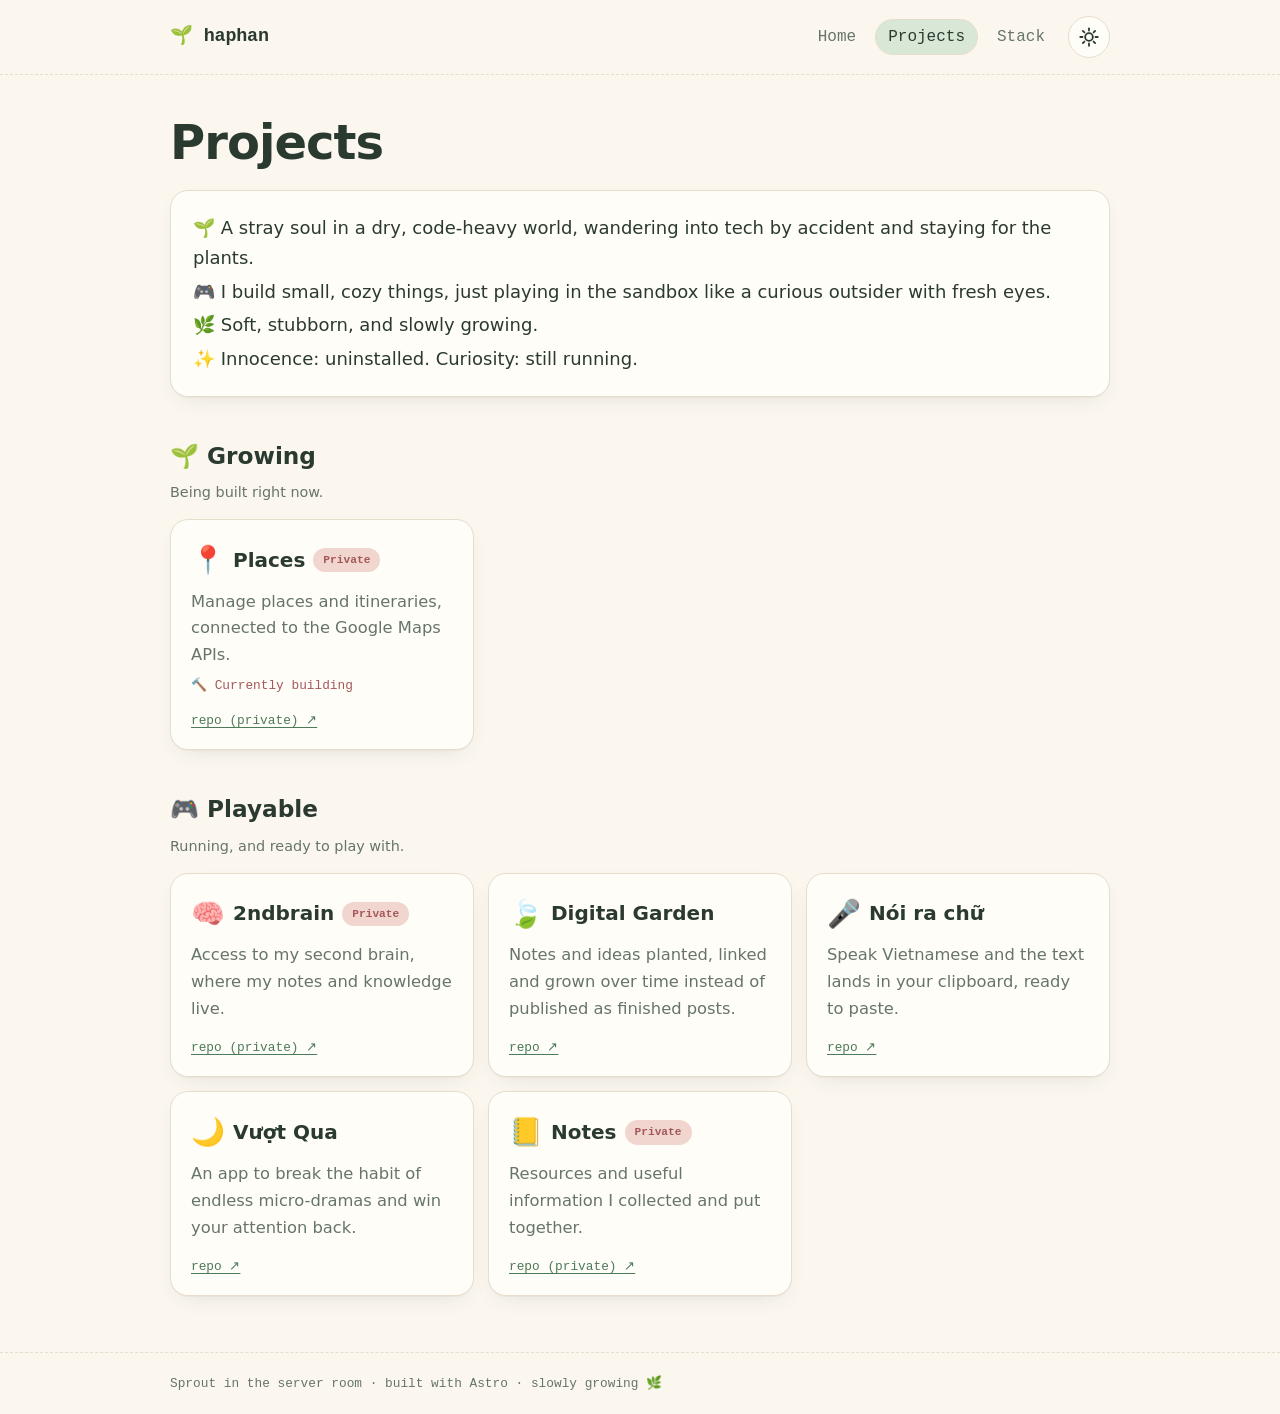
==== commit e07cdd27: "Update pages: home linktree, correct VS Code logo, hover glow, lighter dark surfaces Co-Authored-By:" ====
--- a/projects/index.html
+++ b/projects/index.html
@@ -7,7 +7,7 @@
           document.documentElement.setAttribute("data-theme", t);
         } catch (e) {}
       })();
-    </script><link rel="icon" type="image/svg+xml" href="/favicon.svg"><link rel="stylesheet" href="/_astro/projects.CVjk1K9h.css"></head> <body> <header class="site-header"> <a class="brand" href="https://haphan.digital" rel="noopener" title="haphan.digital"><span class="sprout" aria-hidden="true">🌱</span> haphan</a> <div class="header-right"> <nav aria-label="Main"> <a href="/projects/" aria-current="page">Projects</a><a href="/stack/">Stack</a> </nav> <button class="theme-toggle" id="theme-toggle" type="button" aria-label="Switch between light and dark mode" title="Light / dark mode"> <svg class="sun" viewBox="0 0 24 24" fill="none" stroke="currentColor" stroke-width="2" stroke-linecap="round" aria-hidden="true"><circle cx="12" cy="12" r="4.2"></circle><path d="M12 2.5v2.4M12 19.1v2.4M2.5 12h2.4M19.1 12h2.4M5.3 5.3l1.7 1.7M17 17l1.7 1.7M5.3 18.7L7 17M17 7l1.7-1.7"></path></svg> <svg class="moon" viewBox="0 0 24 24" fill="none" stroke="currentColor" stroke-width="2" stroke-linecap="round" stroke-linejoin="round" aria-hidden="true"><path d="M20.5 14.2A8.5 8.5 0 1 1 9.8 3.5a6.8 6.8 0 0 0 10.7 10.7z"></path></svg> </button> </div> </header> <script>
+    </script><link rel="icon" type="image/svg+xml" href="/favicon.svg"><link rel="stylesheet" href="/_astro/index._PMOtdfF.css"></head> <body> <header class="site-header"> <a class="brand" href="https://haphan.digital" rel="noopener" title="haphan.digital"><span class="sprout" aria-hidden="true">🌱</span> haphan</a> <div class="header-right"> <nav aria-label="Main"> <a href="/">Home</a><a href="/projects/" aria-current="page">Projects</a><a href="/stack/">Stack</a> </nav> <button class="theme-toggle" id="theme-toggle" type="button" aria-label="Switch between light and dark mode" title="Light / dark mode"> <svg class="sun" viewBox="0 0 24 24" fill="none" stroke="currentColor" stroke-width="2" stroke-linecap="round" aria-hidden="true"><circle cx="12" cy="12" r="4.2"></circle><path d="M12 2.5v2.4M12 19.1v2.4M2.5 12h2.4M19.1 12h2.4M5.3 5.3l1.7 1.7M17 17l1.7 1.7M5.3 18.7L7 17M17 7l1.7-1.7"></path></svg> <svg class="moon" viewBox="0 0 24 24" fill="none" stroke="currentColor" stroke-width="2" stroke-linecap="round" stroke-linejoin="round" aria-hidden="true"><path d="M20.5 14.2A8.5 8.5 0 1 1 9.8 3.5a6.8 6.8 0 0 0 10.7 10.7z"></path></svg> </button> </div> </header> <script>
       (function () {
         var root = document.documentElement;
         var btn = document.getElementById("theme-toggle");
--- a/_astro/index._PMOtdfF.css
+++ b/_astro/index._PMOtdfF.css
@@ -0,0 +1 @@
+:root{--bg: #fbf7ef;--surface: #fffdf8;--ink: #2b3a2f;--muted: #667568;--sage: #d9e8d6;--sage-deep: #4d7a58;--rose: #f1d6d0;--rose-deep: #a4585a;--line: #e7ddcc;--shadow: 0 1px 0 rgba(43, 58, 47, .04), 0 8px 24px -12px rgba(43, 58, 47, .18);--glow: rgba(77, 122, 88, .5);--radius: 18px;--sans: ui-rounded, "Nunito", "Segoe UI", system-ui, -apple-system, sans-serif;--mono: ui-monospace, "JetBrains Mono", "SF Mono", Menlo, Consolas, monospace}@media(prefers-color-scheme:dark){:root:not([data-theme=light]){--bg: #0f1612;--surface: #263729;--ink: #e9f0e7;--muted: #a0b0a2;--sage: #33513d;--sage-deep: #93c9a0;--rose: #47302f;--rose-deep: #e8a9a4;--line: #3a5040;--shadow: 0 1px 0 rgba(255, 255, 255, .04) inset, 0 10px 28px -12px rgba(0, 0, 0, .7);--glow: rgba(147, 201, 160, .65)}}:root[data-theme=dark]{--bg: #0f1612;--surface: #263729;--ink: #e9f0e7;--muted: #a0b0a2;--sage: #33513d;--sage-deep: #93c9a0;--rose: #47302f;--rose-deep: #e8a9a4;--line: #3a5040;--shadow: 0 1px 0 rgba(255, 255, 255, .04) inset, 0 10px 28px -12px rgba(0, 0, 0, .7);--glow: rgba(147, 201, 160, .65)}*{box-sizing:border-box}html{-webkit-text-size-adjust:100%}body{margin:0;background:var(--bg);color:var(--ink);font:18px/1.65 var(--sans);min-height:100vh;display:flex;flex-direction:column}a{color:var(--sage-deep);text-decoration-thickness:1px;text-underline-offset:3px}a:hover{color:var(--rose-deep)}:focus-visible{outline:2px solid var(--rose-deep);outline-offset:3px;border-radius:6px}.site-header{display:flex;align-items:center;justify-content:space-between;gap:16px;padding:16px max(16px,calc((100vw - 940px)/2));border-bottom:1px dashed var(--line)}.brand{font-size:1.15rem;font-family:var(--mono);font-weight:700;color:var(--ink);text-decoration:none;letter-spacing:-.01em}.brand:hover{color:var(--ink)}.sprout{display:inline-block;transition:transform .4s ease}.brand:hover .sprout{transform:rotate(-12deg) scale(1.15)}.theme-toggle{display:inline-flex;align-items:center;justify-content:center;width:42px;height:42px;padding:0;border-radius:999px;border:1px solid var(--line);background:var(--surface);color:var(--ink);cursor:pointer;transition:background .2s,transform .2s}.theme-toggle:hover{background:var(--sage);transform:rotate(-12deg)}.theme-toggle svg{width:22px;height:22px}.theme-toggle .moon{display:none}:root[data-theme=dark] .theme-toggle .sun{display:none}:root[data-theme=dark] .theme-toggle .moon{display:inline}.header-right{display:flex;align-items:center;gap:10px;flex-wrap:wrap;justify-content:flex-end}.site-header nav{display:flex;gap:6px;flex-wrap:wrap}.site-header nav a{font-family:var(--mono);font-size:1rem;color:var(--muted);text-decoration:none;padding:4px 12px;border-radius:999px;border:1px solid transparent;transition:background .2s,color .2s}.site-header nav a:hover{background:var(--sage);color:var(--ink)}.site-header nav a[aria-current=page]{background:var(--sage);color:var(--ink);border-color:var(--line)}main{width:min(940px,100% - 32px);margin:0 auto;padding:40px 0 56px;flex:1}h1{font-size:clamp(2.2rem,6vw,3rem);line-height:1.15;margin:0 0 8px;letter-spacing:-.02em}h2{font-size:1.45rem;margin:40px 0 6px;display:flex;align-items:center;gap:8px}.lede{color:var(--muted);margin:0 0 24px;font-family:var(--mono);font-size:.92rem}.bio{background:var(--surface);border:1px solid var(--line);border-radius:var(--radius);padding:18px 22px;margin:20px 0 8px;box-shadow:var(--shadow)}.bio p{margin:4px 0}.group-note{color:var(--muted);font-size:.9rem;margin:0 0 14px}.grid{display:grid;gap:14px;grid-template-columns:repeat(auto-fill,minmax(280px,1fr))}.card{background:var(--surface);border:1px solid var(--line);border-radius:var(--radius);padding:18px 20px;box-shadow:var(--shadow);display:flex;flex-direction:column;gap:6px;transition:transform .2s ease,border-color .2s ease}.card:hover{transform:translateY(-2px);border-color:var(--sage-deep)}.card h3{margin:0;font-size:1.25rem;display:flex;align-items:center;gap:8px;flex-wrap:wrap}.card h3 a{color:var(--ink);text-decoration:none}.card h3 a:hover{color:var(--sage-deep);text-decoration:underline}.card .icon{font-size:1.7rem}.card p{margin:0;color:var(--muted);font-size:1.02rem}.card p.note{color:var(--rose-deep);font-family:var(--mono);font-size:.8rem}.card .foot{margin-top:auto;padding-top:8px;display:flex;gap:12px;flex-wrap:wrap;font-family:var(--mono);font-size:.8rem;color:var(--muted)}.badge{font-family:var(--mono);font-size:.7rem;padding:2px 9px;border-radius:999px;background:var(--rose);color:var(--rose-deep);border:1px solid transparent}.badge.todo{background:transparent;border:1px dashed var(--rose-deep)}.stack-group{margin-top:32px}.stack-group h2{margin-top:0}table.stack{width:100%;border-collapse:separate;border-spacing:0;background:var(--surface);border:1px solid var(--line);border-radius:var(--radius);overflow:hidden;box-shadow:var(--shadow)}table.stack td{padding:16px 18px;vertical-align:top;border-top:1px solid var(--line)}table.stack tr:first-child td{border-top:0}table.stack td.tool{width:36%;font-weight:600;font-size:1.12rem;white-space:nowrap}table.stack td.tool .icon{display:inline-block;width:40px;margin-right:12px;text-align:center;font-size:1.5rem;vertical-align:middle}table.stack td.tool .logo{display:inline-block;vertical-align:middle;width:40px;height:40px;padding:6px;margin-right:12px;object-fit:contain;background:#fff;border:1px solid var(--line);border-radius:10px}table.stack td.tool a{color:var(--ink);text-decoration:none}table.stack td.tool a:hover{color:var(--sage-deep);text-decoration:underline}table.stack td.how{color:var(--muted);font-size:1.05rem}table.stack tr:hover td{background:color-mix(in srgb,var(--sage) 35%,transparent)}tr.unconfirmed td{outline:1px dashed var(--rose-deep);outline-offset:-3px}.loop{margin-top:56px}.loop figure{margin:12px 0 0;background:var(--surface);border:1px solid var(--line);border-radius:var(--radius);padding:12px;box-shadow:var(--shadow)}.loop svg{width:100%;height:auto;display:block}.loop figcaption{color:var(--muted);font-size:1rem;padding:6px 10px 2px}.loop .node.brand{fill:#fff}.loop .node{fill:var(--sage);stroke:var(--sage-deep);stroke-width:1.5;transition:fill .2s}.loop g.n:hover .node{fill:var(--rose)}.loop .lbl{fill:var(--ink);font-family:var(--mono);font-size:16px;text-anchor:middle}.loop .lane{fill:var(--rose-deep);font-family:var(--mono);font-size:14px;letter-spacing:.06em;text-transform:uppercase}.loop .sub{fill:var(--muted);font-family:var(--mono);font-size:13px;text-anchor:middle}.loop svg.narrow{display:none}@media(max-width:640px){.loop svg.wide{display:none}.loop svg.narrow{display:block;max-width:360px;margin:0 auto}}.loop .verb{fill:var(--rose-deep);font-family:var(--mono);font-size:14px;text-anchor:middle}.loop .edge{fill:none;stroke:var(--sage-deep);stroke-width:1.6;stroke-dasharray:5 5}.loop .edge.draw{animation:dash 24s linear infinite}@keyframes dash{to{stroke-dashoffset:-400}}.loop marker path{fill:var(--sage-deep)}.site-footer{border-top:1px dashed var(--line);padding:20px max(16px,calc((100vw - 940px)/2));color:var(--muted);font-family:var(--mono);font-size:.8rem}@media(max-width:640px){table.stack,table.stack tbody,table.stack tr,table.stack td{display:block;width:100%}table.stack tr{padding:12px 16px;border-top:1px solid var(--line)}table.stack tr:first-child{border-top:0}table.stack td{padding:0;border:0!important}table.stack td.tool{width:100%;white-space:normal;margin-bottom:2px}}@media(prefers-reduced-motion:reduce){*,*:before,*:after{animation:none!important;transition:none!important}}table.stack td.tool .logo{transition:transform .25s ease,box-shadow .25s ease}table.stack tr:hover td.tool .logo{transform:scale(1.28);box-shadow:0 0 0 2px var(--sage-deep),0 0 22px 4px var(--glow)}table.stack td.tool .icon{transition:transform .25s ease,filter .25s ease}table.stack tr:hover td.tool .icon{transform:scale(1.28);filter:drop-shadow(0 0 8px var(--glow))}.card .icon{display:inline-block;transition:transform .25s ease,filter .25s ease}.card:hover .icon{transform:scale(1.3) rotate(-6deg);filter:drop-shadow(0 0 9px var(--glow))}.card:hover{box-shadow:var(--shadow),0 0 26px -6px var(--glow)}.loop g.n{transition:transform .25s ease;transform-box:fill-box;transform-origin:center;cursor:default}.loop g.n:hover{transform:scale(1.12)}.loop g.n:hover .node{filter:drop-shadow(0 0 10px var(--glow));stroke-width:2.5}.home{max-width:560px;margin:0 auto;text-align:center}.home .avatar{width:112px;height:112px;border-radius:50%;border:3px solid var(--sage-deep);box-shadow:0 0 0 6px var(--sage),var(--shadow);object-fit:cover}.home h1{margin:16px 0 4px}.home .bio{text-align:left;margin:18px 0 24px}.links{list-style:none;margin:0;padding:0;display:grid;gap:12px}.link-btn{display:flex;align-items:center;gap:14px;padding:14px 18px;background:var(--surface);border:1px solid var(--line);border-radius:16px;color:var(--ink);text-decoration:none;text-align:left;font-weight:600;font-size:1.1rem;box-shadow:var(--shadow);transition:transform .2s ease,border-color .2s ease,box-shadow .2s ease}.link-btn:hover{color:var(--ink);transform:translateY(-2px) scale(1.01);border-color:var(--sage-deep);box-shadow:var(--shadow),0 0 26px -6px var(--glow)}.link-btn .lb-icon{flex:none;width:40px;height:40px;display:grid;place-items:center;font-size:1.5rem;background:var(--sage);border-radius:10px;transition:transform .25s ease,filter .25s ease}.link-btn .lb-icon img{width:26px;height:26px;object-fit:contain}.link-btn:hover .lb-icon{transform:scale(1.2) rotate(-6deg);filter:drop-shadow(0 0 8px var(--glow))}.link-btn small{display:block;font-weight:400;color:var(--muted);font-size:.88rem;line-height:1.3}.link-btn .arrow{margin-left:auto;color:var(--muted)}
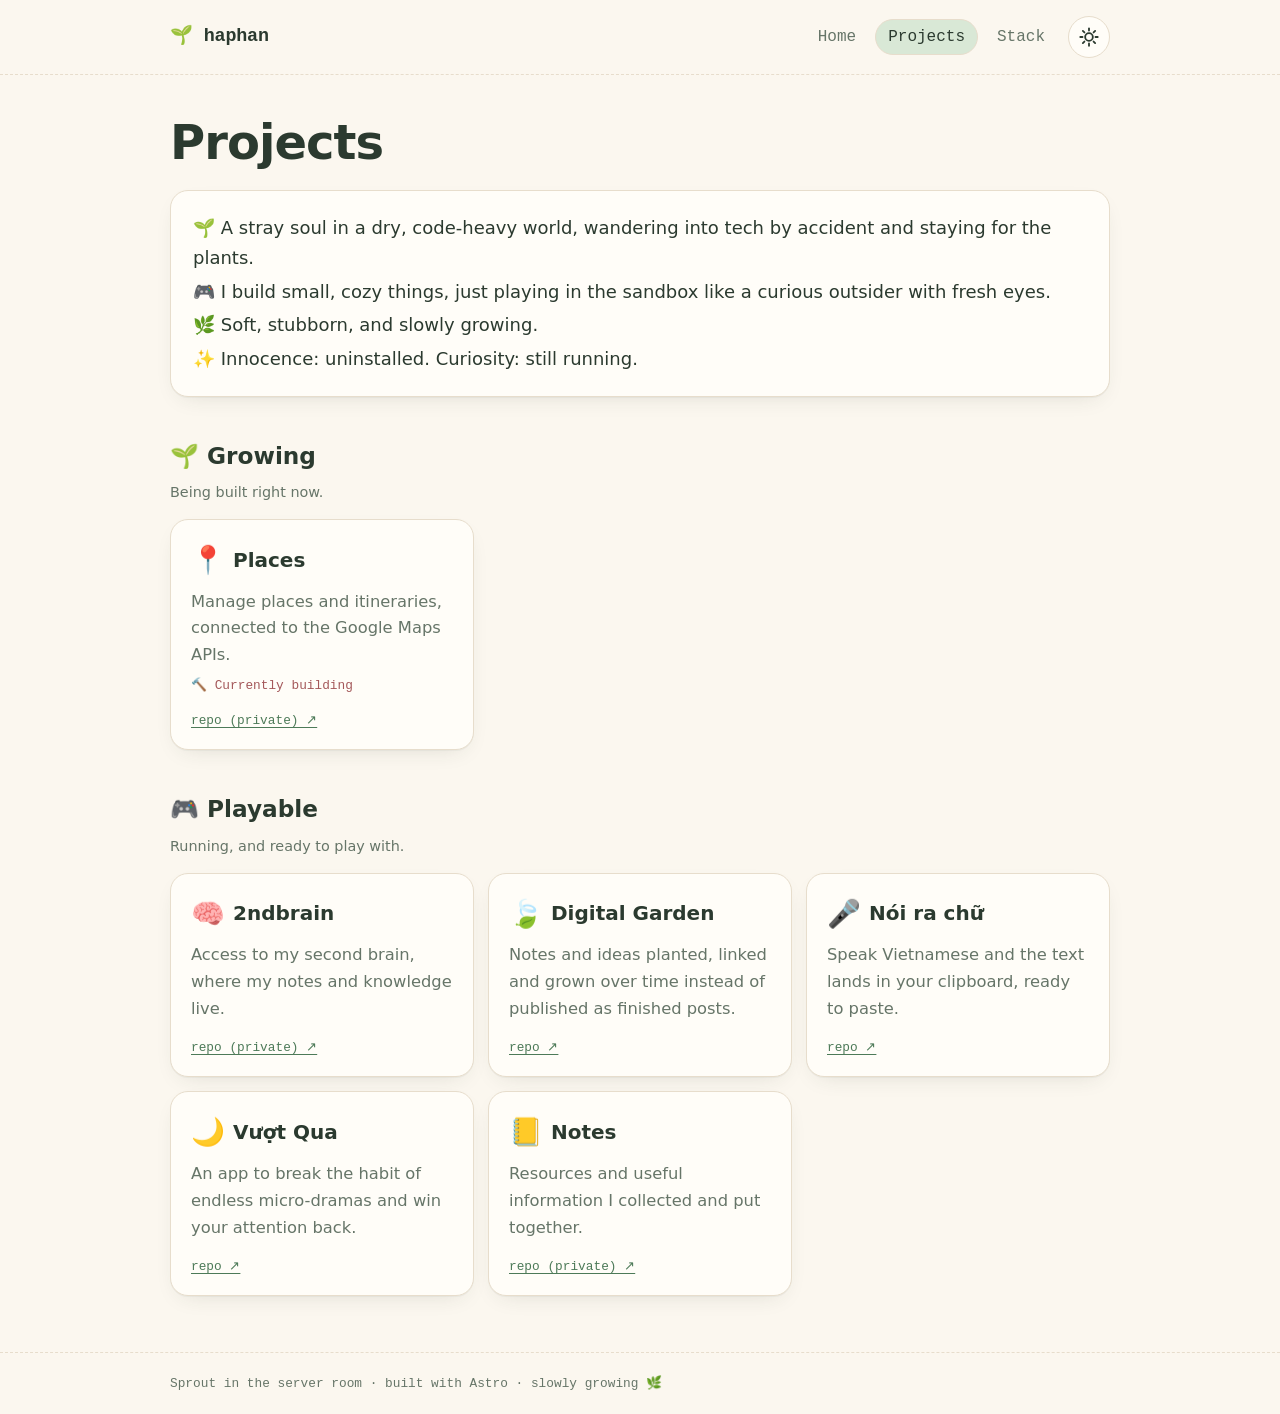
==== commit 78820465: "Update pages: contact and support links on home, no Private badge on cards Co-Authored-By: Claude So" ====
--- a/projects/index.html
+++ b/projects/index.html
@@ -7,7 +7,7 @@
           document.documentElement.setAttribute("data-theme", t);
         } catch (e) {}
       })();
-    </script><link rel="icon" type="image/svg+xml" href="/favicon.svg"><link rel="stylesheet" href="/_astro/index._PMOtdfF.css"></head> <body> <header class="site-header"> <a class="brand" href="https://haphan.digital" rel="noopener" title="haphan.digital"><span class="sprout" aria-hidden="true">🌱</span> haphan</a> <div class="header-right"> <nav aria-label="Main"> <a href="/">Home</a><a href="/projects/" aria-current="page">Projects</a><a href="/stack/">Stack</a> </nav> <button class="theme-toggle" id="theme-toggle" type="button" aria-label="Switch between light and dark mode" title="Light / dark mode"> <svg class="sun" viewBox="0 0 24 24" fill="none" stroke="currentColor" stroke-width="2" stroke-linecap="round" aria-hidden="true"><circle cx="12" cy="12" r="4.2"></circle><path d="M12 2.5v2.4M12 19.1v2.4M2.5 12h2.4M19.1 12h2.4M5.3 5.3l1.7 1.7M17 17l1.7 1.7M5.3 18.7L7 17M17 7l1.7-1.7"></path></svg> <svg class="moon" viewBox="0 0 24 24" fill="none" stroke="currentColor" stroke-width="2" stroke-linecap="round" stroke-linejoin="round" aria-hidden="true"><path d="M20.5 14.2A8.5 8.5 0 1 1 9.8 3.5a6.8 6.8 0 0 0 10.7 10.7z"></path></svg> </button> </div> </header> <script>
+    </script><link rel="icon" type="image/svg+xml" href="/favicon.svg"><link rel="stylesheet" href="/_astro/index.DZTR0yun.css"></head> <body> <header class="site-header"> <a class="brand" href="https://haphan.digital" rel="noopener" title="haphan.digital"><span class="sprout" aria-hidden="true">🌱</span> haphan</a> <div class="header-right"> <nav aria-label="Main"> <a href="/">Home</a><a href="/projects/" aria-current="page">Projects</a><a href="/stack/">Stack</a> </nav> <button class="theme-toggle" id="theme-toggle" type="button" aria-label="Switch between light and dark mode" title="Light / dark mode"> <svg class="sun" viewBox="0 0 24 24" fill="none" stroke="currentColor" stroke-width="2" stroke-linecap="round" aria-hidden="true"><circle cx="12" cy="12" r="4.2"></circle><path d="M12 2.5v2.4M12 19.1v2.4M2.5 12h2.4M19.1 12h2.4M5.3 5.3l1.7 1.7M17 17l1.7 1.7M5.3 18.7L7 17M17 7l1.7-1.7"></path></svg> <svg class="moon" viewBox="0 0 24 24" fill="none" stroke="currentColor" stroke-width="2" stroke-linecap="round" stroke-linejoin="round" aria-hidden="true"><path d="M20.5 14.2A8.5 8.5 0 1 1 9.8 3.5a6.8 6.8 0 0 0 10.7 10.7z"></path></svg> </button> </div> </header> <script>
       (function () {
         var root = document.documentElement;
         var btn = document.getElementById("theme-toggle");
@@ -22,4 +22,4 @@
           try { localStorage.setItem("theme", next); } catch (e) {}
         });
       })();
-    </script> <main>  <h1>Projects</h1> <div class="bio"> <p>🌱 A stray soul in a dry, code-heavy world, wandering into tech by accident and staying for the plants.</p> <p>🎮 I build small, cozy things, just playing in the sandbox like a curious outsider with fresh eyes.</p> <p>🌿 Soft, stubborn, and slowly growing.</p> <p>✨ Innocence: uninstalled. Curiosity: still running.</p> </div> <section> <h2>🌱 Growing</h2> <p class="group-note">Being built right now.</p> <div class="grid"> <article class="card"> <h3> <span class="icon" aria-hidden="true">📍</span> <span>Places</span> <span class="badge">Private</span> </h3> <p>Manage places and itineraries, connected to the Google Maps APIs.</p> <p class="note">🔨 Currently building</p> <div class="foot">  <a href="https://github.com/haphanhp/places" target="_blank" rel="noopener">repo (private) ↗</a> </div> </article> </div> </section><section> <h2>🎮 Playable</h2> <p class="group-note">Running, and ready to play with.</p> <div class="grid"> <article class="card"> <h3> <span class="icon" aria-hidden="true">🧠</span> <a href="https://2ndbrain.haphan.digital/" target="_blank" rel="noopener">2ndbrain</a> <span class="badge">Private</span> </h3> <p>Access to my second brain, where my notes and knowledge live.</p>  <div class="foot">  <a href="https://github.com/haphanhp/2ndbrain" target="_blank" rel="noopener">repo (private) ↗</a> </div> </article><article class="card"> <h3> <span class="icon" aria-hidden="true">🍃</span> <a href="https://garden.haphan.digital/" target="_blank" rel="noopener">Digital Garden</a>  </h3> <p>Notes and ideas planted, linked and grown over time instead of published as finished posts.</p>  <div class="foot">  <a href="https://github.com/haphanhp/hadigitalgarden" target="_blank" rel="noopener">repo ↗</a> </div> </article><article class="card"> <h3> <span class="icon" aria-hidden="true">🎤</span> <a href="https://speech-to-text-iota-black.vercel.app/" target="_blank" rel="noopener">Nói ra chữ</a>  </h3> <p>Speak Vietnamese and the text lands in your clipboard, ready to paste.</p>  <div class="foot">  <a href="https://github.com/haphanhp/speech-to-text" target="_blank" rel="noopener">repo ↗</a> </div> </article><article class="card"> <h3> <span class="icon" aria-hidden="true">🌙</span> <a href="https://vuot-qua.vercel.app/" target="_blank" rel="noopener">Vượt Qua</a>  </h3> <p>An app to break the habit of endless micro-dramas and win your attention back.</p>  <div class="foot">  <a href="https://github.com/haphanhp/vuot-qua" target="_blank" rel="noopener">repo ↗</a> </div> </article><article class="card"> <h3> <span class="icon" aria-hidden="true">📒</span> <a href="https://notes.haphan.digital/" target="_blank" rel="noopener">Notes</a> <span class="badge">Private</span> </h3> <p>Resources and useful information I collected and put together.</p>  <div class="foot">  <a href="https://github.com/haphanhp/publish" target="_blank" rel="noopener">repo (private) ↗</a> </div> </article> </div> </section> </main> <footer class="site-footer"> <span>Sprout in the server room · built with Astro · slowly growing 🌿</span> </footer> </body></html>+    </script> <main>  <h1>Projects</h1> <div class="bio"> <p>🌱 A stray soul in a dry, code-heavy world, wandering into tech by accident and staying for the plants.</p> <p>🎮 I build small, cozy things, just playing in the sandbox like a curious outsider with fresh eyes.</p> <p>🌿 Soft, stubborn, and slowly growing.</p> <p>✨ Innocence: uninstalled. Curiosity: still running.</p> </div> <section> <h2>🌱 Growing</h2> <p class="group-note">Being built right now.</p> <div class="grid"> <article class="card"> <h3> <span class="icon" aria-hidden="true">📍</span> <span>Places</span> </h3> <p>Manage places and itineraries, connected to the Google Maps APIs.</p> <p class="note">🔨 Currently building</p> <div class="foot">  <a href="https://github.com/haphanhp/places" target="_blank" rel="noopener">repo (private) ↗</a> </div> </article> </div> </section><section> <h2>🎮 Playable</h2> <p class="group-note">Running, and ready to play with.</p> <div class="grid"> <article class="card"> <h3> <span class="icon" aria-hidden="true">🧠</span> <a href="https://2ndbrain.haphan.digital/" target="_blank" rel="noopener">2ndbrain</a> </h3> <p>Access to my second brain, where my notes and knowledge live.</p>  <div class="foot">  <a href="https://github.com/haphanhp/2ndbrain" target="_blank" rel="noopener">repo (private) ↗</a> </div> </article><article class="card"> <h3> <span class="icon" aria-hidden="true">🍃</span> <a href="https://garden.haphan.digital/" target="_blank" rel="noopener">Digital Garden</a> </h3> <p>Notes and ideas planted, linked and grown over time instead of published as finished posts.</p>  <div class="foot">  <a href="https://github.com/haphanhp/hadigitalgarden" target="_blank" rel="noopener">repo ↗</a> </div> </article><article class="card"> <h3> <span class="icon" aria-hidden="true">🎤</span> <a href="https://speech-to-text-iota-black.vercel.app/" target="_blank" rel="noopener">Nói ra chữ</a> </h3> <p>Speak Vietnamese and the text lands in your clipboard, ready to paste.</p>  <div class="foot">  <a href="https://github.com/haphanhp/speech-to-text" target="_blank" rel="noopener">repo ↗</a> </div> </article><article class="card"> <h3> <span class="icon" aria-hidden="true">🌙</span> <a href="https://vuot-qua.vercel.app/" target="_blank" rel="noopener">Vượt Qua</a> </h3> <p>An app to break the habit of endless micro-dramas and win your attention back.</p>  <div class="foot">  <a href="https://github.com/haphanhp/vuot-qua" target="_blank" rel="noopener">repo ↗</a> </div> </article><article class="card"> <h3> <span class="icon" aria-hidden="true">📒</span> <a href="https://notes.haphan.digital/" target="_blank" rel="noopener">Notes</a> </h3> <p>Resources and useful information I collected and put together.</p>  <div class="foot">  <a href="https://github.com/haphanhp/publish" target="_blank" rel="noopener">repo (private) ↗</a> </div> </article> </div> </section> </main> <footer class="site-footer"> <span>Sprout in the server room · built with Astro · slowly growing 🌿</span> </footer> </body></html>
--- a/_astro/index.DZTR0yun.css
+++ b/_astro/index.DZTR0yun.css
@@ -0,0 +1 @@
+:root{--bg: #fbf7ef;--surface: #fffdf8;--ink: #2b3a2f;--muted: #667568;--sage: #d9e8d6;--sage-deep: #4d7a58;--rose: #f1d6d0;--rose-deep: #a4585a;--line: #e7ddcc;--shadow: 0 1px 0 rgba(43, 58, 47, .04), 0 8px 24px -12px rgba(43, 58, 47, .18);--glow: rgba(77, 122, 88, .5);--radius: 18px;--sans: ui-rounded, "Nunito", "Segoe UI", system-ui, -apple-system, sans-serif;--mono: ui-monospace, "JetBrains Mono", "SF Mono", Menlo, Consolas, monospace}@media(prefers-color-scheme:dark){:root:not([data-theme=light]){--bg: #0f1612;--surface: #263729;--ink: #e9f0e7;--muted: #a0b0a2;--sage: #33513d;--sage-deep: #93c9a0;--rose: #47302f;--rose-deep: #e8a9a4;--line: #3a5040;--shadow: 0 1px 0 rgba(255, 255, 255, .04) inset, 0 10px 28px -12px rgba(0, 0, 0, .7);--glow: rgba(147, 201, 160, .65)}}:root[data-theme=dark]{--bg: #0f1612;--surface: #263729;--ink: #e9f0e7;--muted: #a0b0a2;--sage: #33513d;--sage-deep: #93c9a0;--rose: #47302f;--rose-deep: #e8a9a4;--line: #3a5040;--shadow: 0 1px 0 rgba(255, 255, 255, .04) inset, 0 10px 28px -12px rgba(0, 0, 0, .7);--glow: rgba(147, 201, 160, .65)}*{box-sizing:border-box}html{-webkit-text-size-adjust:100%}body{margin:0;background:var(--bg);color:var(--ink);font:18px/1.65 var(--sans);min-height:100vh;display:flex;flex-direction:column}a{color:var(--sage-deep);text-decoration-thickness:1px;text-underline-offset:3px}a:hover{color:var(--rose-deep)}:focus-visible{outline:2px solid var(--rose-deep);outline-offset:3px;border-radius:6px}.site-header{display:flex;align-items:center;justify-content:space-between;gap:16px;padding:16px max(16px,calc((100vw - 940px)/2));border-bottom:1px dashed var(--line)}.brand{font-size:1.15rem;font-family:var(--mono);font-weight:700;color:var(--ink);text-decoration:none;letter-spacing:-.01em}.brand:hover{color:var(--ink)}.sprout{display:inline-block;transition:transform .4s ease}.brand:hover .sprout{transform:rotate(-12deg) scale(1.15)}.theme-toggle{display:inline-flex;align-items:center;justify-content:center;width:42px;height:42px;padding:0;border-radius:999px;border:1px solid var(--line);background:var(--surface);color:var(--ink);cursor:pointer;transition:background .2s,transform .2s}.theme-toggle:hover{background:var(--sage);transform:rotate(-12deg)}.theme-toggle svg{width:22px;height:22px}.theme-toggle .moon{display:none}:root[data-theme=dark] .theme-toggle .sun{display:none}:root[data-theme=dark] .theme-toggle .moon{display:inline}.header-right{display:flex;align-items:center;gap:10px;flex-wrap:wrap;justify-content:flex-end}.site-header nav{display:flex;gap:6px;flex-wrap:wrap}.site-header nav a{font-family:var(--mono);font-size:1rem;color:var(--muted);text-decoration:none;padding:4px 12px;border-radius:999px;border:1px solid transparent;transition:background .2s,color .2s}.site-header nav a:hover{background:var(--sage);color:var(--ink)}.site-header nav a[aria-current=page]{background:var(--sage);color:var(--ink);border-color:var(--line)}main{width:min(940px,100% - 32px);margin:0 auto;padding:40px 0 56px;flex:1}h1{font-size:clamp(2.2rem,6vw,3rem);line-height:1.15;margin:0 0 8px;letter-spacing:-.02em}h2{font-size:1.45rem;margin:40px 0 6px;display:flex;align-items:center;gap:8px}.lede{color:var(--muted);margin:0 0 24px;font-family:var(--mono);font-size:.92rem}.bio{background:var(--surface);border:1px solid var(--line);border-radius:var(--radius);padding:18px 22px;margin:20px 0 8px;box-shadow:var(--shadow)}.bio p{margin:4px 0}.group-note{color:var(--muted);font-size:.9rem;margin:0 0 14px}.grid{display:grid;gap:14px;grid-template-columns:repeat(auto-fill,minmax(280px,1fr))}.card{background:var(--surface);border:1px solid var(--line);border-radius:var(--radius);padding:18px 20px;box-shadow:var(--shadow);display:flex;flex-direction:column;gap:6px;transition:transform .2s ease,border-color .2s ease}.card:hover{transform:translateY(-2px);border-color:var(--sage-deep)}.card h3{margin:0;font-size:1.25rem;display:flex;align-items:center;gap:8px;flex-wrap:wrap}.card h3 a{color:var(--ink);text-decoration:none}.card h3 a:hover{color:var(--sage-deep);text-decoration:underline}.card .icon{font-size:1.7rem}.card p{margin:0;color:var(--muted);font-size:1.02rem}.card p.note{color:var(--rose-deep);font-family:var(--mono);font-size:.8rem}.card .foot{margin-top:auto;padding-top:8px;display:flex;gap:12px;flex-wrap:wrap;font-family:var(--mono);font-size:.8rem;color:var(--muted)}.badge{font-family:var(--mono);font-size:.7rem;padding:2px 9px;border-radius:999px;background:var(--rose);color:var(--rose-deep);border:1px solid transparent}.badge.todo{background:transparent;border:1px dashed var(--rose-deep)}.stack-group{margin-top:32px}.stack-group h2{margin-top:0}table.stack{width:100%;border-collapse:separate;border-spacing:0;background:var(--surface);border:1px solid var(--line);border-radius:var(--radius);overflow:hidden;box-shadow:var(--shadow)}table.stack td{padding:16px 18px;vertical-align:top;border-top:1px solid var(--line)}table.stack tr:first-child td{border-top:0}table.stack td.tool{width:36%;font-weight:600;font-size:1.12rem;white-space:nowrap}table.stack td.tool .icon{display:inline-block;width:40px;margin-right:12px;text-align:center;font-size:1.5rem;vertical-align:middle}table.stack td.tool .logo{display:inline-block;vertical-align:middle;width:40px;height:40px;padding:6px;margin-right:12px;object-fit:contain;background:#fff;border:1px solid var(--line);border-radius:10px}table.stack td.tool a{color:var(--ink);text-decoration:none}table.stack td.tool a:hover{color:var(--sage-deep);text-decoration:underline}table.stack td.how{color:var(--muted);font-size:1.05rem}table.stack tr:hover td{background:color-mix(in srgb,var(--sage) 35%,transparent)}tr.unconfirmed td{outline:1px dashed var(--rose-deep);outline-offset:-3px}.loop{margin-top:56px}.loop figure{margin:12px 0 0;background:var(--surface);border:1px solid var(--line);border-radius:var(--radius);padding:12px;box-shadow:var(--shadow)}.loop svg{width:100%;height:auto;display:block}.loop figcaption{color:var(--muted);font-size:1rem;padding:6px 10px 2px}.loop .node.brand{fill:#fff}.loop .node{fill:var(--sage);stroke:var(--sage-deep);stroke-width:1.5;transition:fill .2s}.loop g.n:hover .node{fill:var(--rose)}.loop .lbl{fill:var(--ink);font-family:var(--mono);font-size:16px;text-anchor:middle}.loop .lane{fill:var(--rose-deep);font-family:var(--mono);font-size:14px;letter-spacing:.06em;text-transform:uppercase}.loop .sub{fill:var(--muted);font-family:var(--mono);font-size:13px;text-anchor:middle}.loop svg.narrow{display:none}@media(max-width:640px){.loop svg.wide{display:none}.loop svg.narrow{display:block;max-width:360px;margin:0 auto}}.loop .verb{fill:var(--rose-deep);font-family:var(--mono);font-size:14px;text-anchor:middle}.loop .edge{fill:none;stroke:var(--sage-deep);stroke-width:1.6;stroke-dasharray:5 5}.loop .edge.draw{animation:dash 24s linear infinite}@keyframes dash{to{stroke-dashoffset:-400}}.loop marker path{fill:var(--sage-deep)}.site-footer{border-top:1px dashed var(--line);padding:20px max(16px,calc((100vw - 940px)/2));color:var(--muted);font-family:var(--mono);font-size:.8rem}@media(max-width:640px){table.stack,table.stack tbody,table.stack tr,table.stack td{display:block;width:100%}table.stack tr{padding:12px 16px;border-top:1px solid var(--line)}table.stack tr:first-child{border-top:0}table.stack td{padding:0;border:0!important}table.stack td.tool{width:100%;white-space:normal;margin-bottom:2px}}@media(prefers-reduced-motion:reduce){*,*:before,*:after{animation:none!important;transition:none!important}}table.stack td.tool .logo{transition:transform .25s ease,box-shadow .25s ease}table.stack tr:hover td.tool .logo{transform:scale(1.28);box-shadow:0 0 0 2px var(--sage-deep),0 0 22px 4px var(--glow)}table.stack td.tool .icon{transition:transform .25s ease,filter .25s ease}table.stack tr:hover td.tool .icon{transform:scale(1.28);filter:drop-shadow(0 0 8px var(--glow))}.card .icon{display:inline-block;transition:transform .25s ease,filter .25s ease}.card:hover .icon{transform:scale(1.3) rotate(-6deg);filter:drop-shadow(0 0 9px var(--glow))}.card:hover{box-shadow:var(--shadow),0 0 26px -6px var(--glow)}.loop g.n{transition:transform .25s ease;transform-box:fill-box;transform-origin:center;cursor:default}.loop g.n:hover{transform:scale(1.12)}.loop g.n:hover .node{filter:drop-shadow(0 0 10px var(--glow));stroke-width:2.5}.home{max-width:560px;margin:0 auto;text-align:center}.home .avatar{width:112px;height:112px;border-radius:50%;border:3px solid var(--sage-deep);box-shadow:0 0 0 6px var(--sage),var(--shadow);object-fit:cover}.home h1{margin:16px 0 4px}.home .bio{text-align:left;margin:18px 0 24px}.links{list-style:none;margin:0;padding:0;display:grid;gap:12px}.link-btn{display:flex;align-items:center;gap:14px;padding:14px 18px;background:var(--surface);border:1px solid var(--line);border-radius:16px;color:var(--ink);text-decoration:none;text-align:left;font-weight:600;font-size:1.1rem;box-shadow:var(--shadow);transition:transform .2s ease,border-color .2s ease,box-shadow .2s ease}.link-btn:hover{color:var(--ink);transform:translateY(-2px) scale(1.01);border-color:var(--sage-deep);box-shadow:var(--shadow),0 0 26px -6px var(--glow)}.link-btn .lb-icon{flex:none;width:40px;height:40px;display:grid;place-items:center;font-size:1.5rem;background:var(--sage);border-radius:10px;transition:transform .25s ease,filter .25s ease}.link-btn .lb-icon img{width:26px;height:26px;object-fit:contain}.link-btn:hover .lb-icon{transform:scale(1.2) rotate(-6deg);filter:drop-shadow(0 0 8px var(--glow))}.link-btn small{display:block;font-weight:400;color:var(--muted);font-size:.88rem;line-height:1.3}.link-btn .arrow{margin-left:auto;color:var(--muted)}.home .link-section h2{justify-content:center;margin:28px 0 12px;font-size:1.05rem;color:var(--muted);font-family:var(--mono);font-weight:600;letter-spacing:.06em;text-transform:uppercase}.link-btn .lb-icon:has(img){background:#fff;border:1px solid var(--line)}
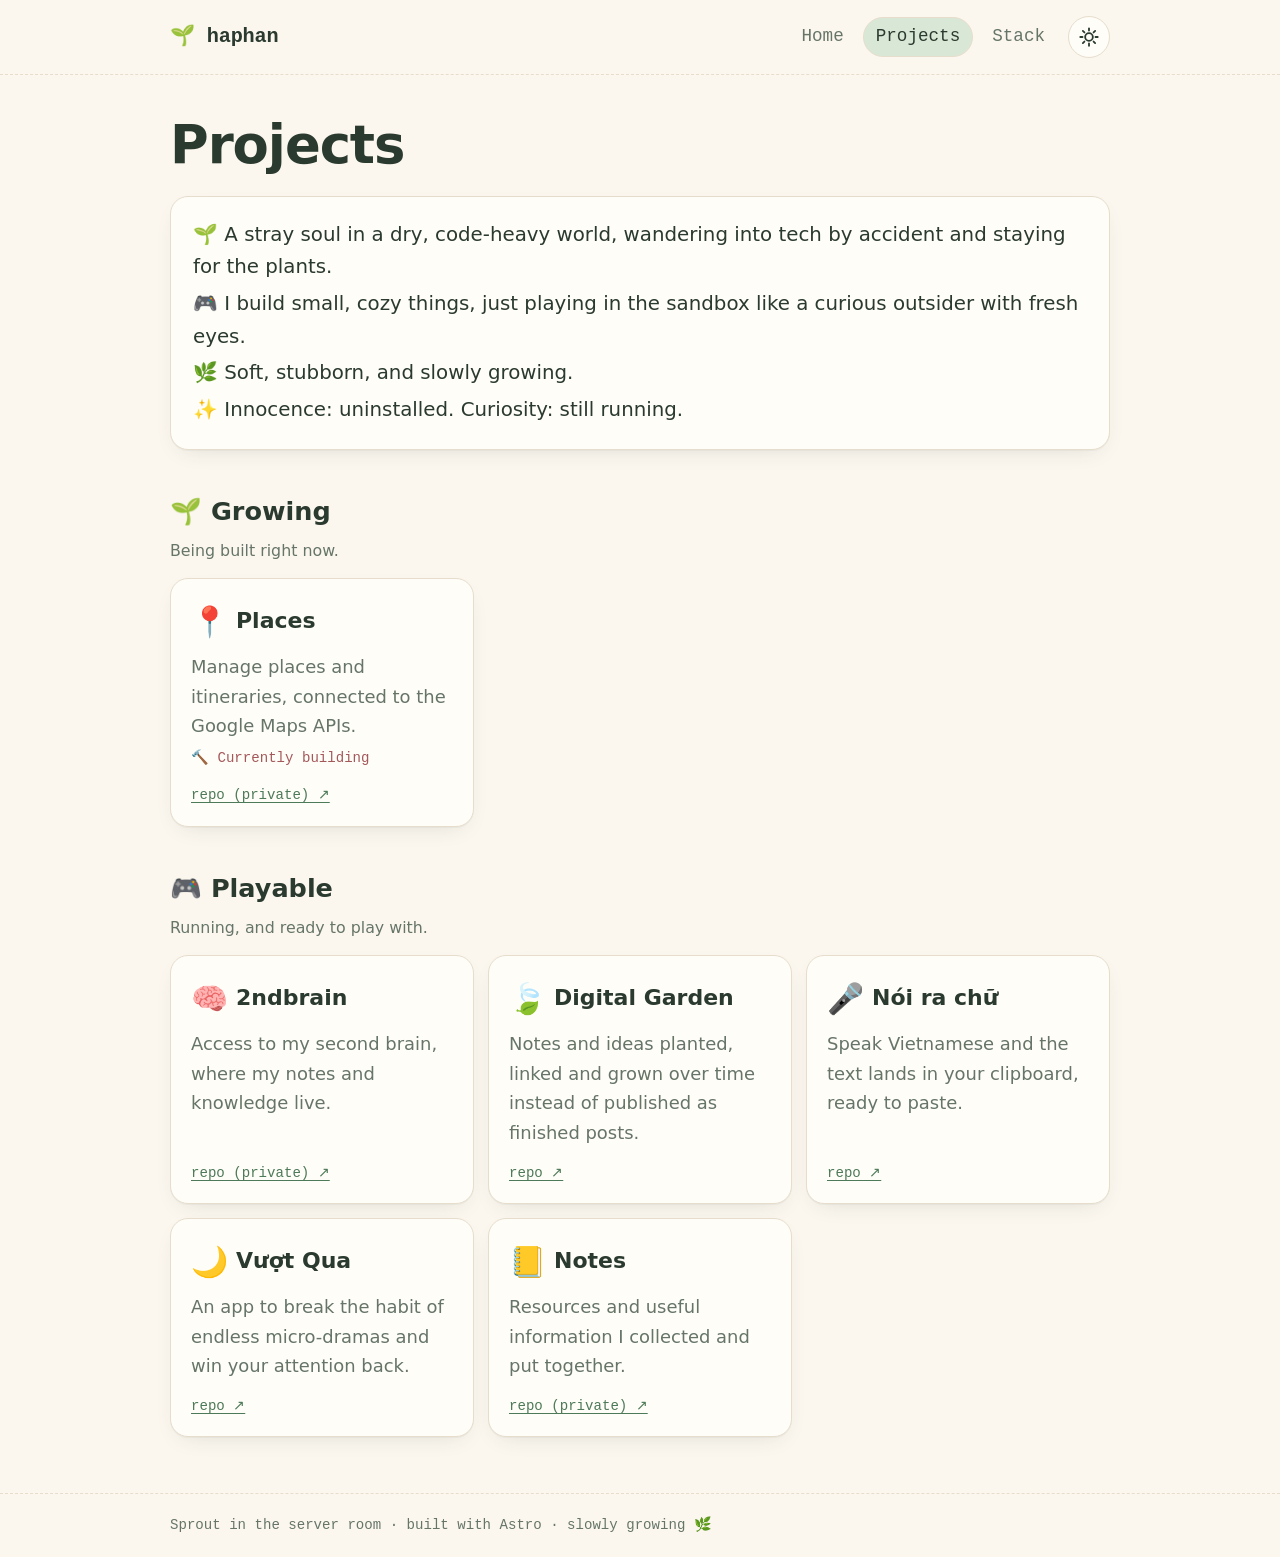
==== commit 3dd3418c: "Update pages: text size up one step Co-Authored-By: Claude Sonnet 5.5 <noreply@anthropic.com> Claude" ====
--- a/projects/index.html
+++ b/projects/index.html
@@ -7,7 +7,7 @@
           document.documentElement.setAttribute("data-theme", t);
         } catch (e) {}
       })();
-    </script><link rel="icon" type="image/svg+xml" href="/favicon.svg"><link rel="stylesheet" href="/_astro/index.DZTR0yun.css"></head> <body> <header class="site-header"> <a class="brand" href="https://haphan.digital" rel="noopener" title="haphan.digital"><span class="sprout" aria-hidden="true">🌱</span> haphan</a> <div class="header-right"> <nav aria-label="Main"> <a href="/">Home</a><a href="/projects/" aria-current="page">Projects</a><a href="/stack/">Stack</a> </nav> <button class="theme-toggle" id="theme-toggle" type="button" aria-label="Switch between light and dark mode" title="Light / dark mode"> <svg class="sun" viewBox="0 0 24 24" fill="none" stroke="currentColor" stroke-width="2" stroke-linecap="round" aria-hidden="true"><circle cx="12" cy="12" r="4.2"></circle><path d="M12 2.5v2.4M12 19.1v2.4M2.5 12h2.4M19.1 12h2.4M5.3 5.3l1.7 1.7M17 17l1.7 1.7M5.3 18.7L7 17M17 7l1.7-1.7"></path></svg> <svg class="moon" viewBox="0 0 24 24" fill="none" stroke="currentColor" stroke-width="2" stroke-linecap="round" stroke-linejoin="round" aria-hidden="true"><path d="M20.5 14.2A8.5 8.5 0 1 1 9.8 3.5a6.8 6.8 0 0 0 10.7 10.7z"></path></svg> </button> </div> </header> <script>
+    </script><link rel="icon" type="image/svg+xml" href="/favicon.svg"><link rel="stylesheet" href="/_astro/index.DCUNqEWF.css"></head> <body> <header class="site-header"> <a class="brand" href="https://haphan.digital" rel="noopener" title="haphan.digital"><span class="sprout" aria-hidden="true">🌱</span> haphan</a> <div class="header-right"> <nav aria-label="Main"> <a href="/">Home</a><a href="/projects/" aria-current="page">Projects</a><a href="/stack/">Stack</a> </nav> <button class="theme-toggle" id="theme-toggle" type="button" aria-label="Switch between light and dark mode" title="Light / dark mode"> <svg class="sun" viewBox="0 0 24 24" fill="none" stroke="currentColor" stroke-width="2" stroke-linecap="round" aria-hidden="true"><circle cx="12" cy="12" r="4.2"></circle><path d="M12 2.5v2.4M12 19.1v2.4M2.5 12h2.4M19.1 12h2.4M5.3 5.3l1.7 1.7M17 17l1.7 1.7M5.3 18.7L7 17M17 7l1.7-1.7"></path></svg> <svg class="moon" viewBox="0 0 24 24" fill="none" stroke="currentColor" stroke-width="2" stroke-linecap="round" stroke-linejoin="round" aria-hidden="true"><path d="M20.5 14.2A8.5 8.5 0 1 1 9.8 3.5a6.8 6.8 0 0 0 10.7 10.7z"></path></svg> </button> </div> </header> <script>
       (function () {
         var root = document.documentElement;
         var btn = document.getElementById("theme-toggle");
--- a/_astro/index.DCUNqEWF.css
+++ b/_astro/index.DCUNqEWF.css
@@ -0,0 +1 @@
+:root{--bg: #fbf7ef;--surface: #fffdf8;--ink: #2b3a2f;--muted: #667568;--sage: #d9e8d6;--sage-deep: #4d7a58;--rose: #f1d6d0;--rose-deep: #a4585a;--line: #e7ddcc;--shadow: 0 1px 0 rgba(43, 58, 47, .04), 0 8px 24px -12px rgba(43, 58, 47, .18);--glow: rgba(77, 122, 88, .5);--radius: 18px;--sans: ui-rounded, "Nunito", "Segoe UI", system-ui, -apple-system, sans-serif;--mono: ui-monospace, "JetBrains Mono", "SF Mono", Menlo, Consolas, monospace}@media(prefers-color-scheme:dark){:root:not([data-theme=light]){--bg: #0f1612;--surface: #263729;--ink: #e9f0e7;--muted: #a0b0a2;--sage: #33513d;--sage-deep: #93c9a0;--rose: #47302f;--rose-deep: #e8a9a4;--line: #3a5040;--shadow: 0 1px 0 rgba(255, 255, 255, .04) inset, 0 10px 28px -12px rgba(0, 0, 0, .7);--glow: rgba(147, 201, 160, .65)}}:root[data-theme=dark]{--bg: #0f1612;--surface: #263729;--ink: #e9f0e7;--muted: #a0b0a2;--sage: #33513d;--sage-deep: #93c9a0;--rose: #47302f;--rose-deep: #e8a9a4;--line: #3a5040;--shadow: 0 1px 0 rgba(255, 255, 255, .04) inset, 0 10px 28px -12px rgba(0, 0, 0, .7);--glow: rgba(147, 201, 160, .65)}*{box-sizing:border-box}html{-webkit-text-size-adjust:100%;font-size:110%}body{margin:0;background:var(--bg);color:var(--ink);font:1.125rem/1.65 var(--sans);min-height:100vh;display:flex;flex-direction:column}a{color:var(--sage-deep);text-decoration-thickness:1px;text-underline-offset:3px}a:hover{color:var(--rose-deep)}:focus-visible{outline:2px solid var(--rose-deep);outline-offset:3px;border-radius:6px}.site-header{display:flex;align-items:center;justify-content:space-between;gap:16px;padding:16px max(16px,calc((100vw - 940px)/2));border-bottom:1px dashed var(--line)}.brand{font-size:1.15rem;font-family:var(--mono);font-weight:700;color:var(--ink);text-decoration:none;letter-spacing:-.01em}.brand:hover{color:var(--ink)}.sprout{display:inline-block;transition:transform .4s ease}.brand:hover .sprout{transform:rotate(-12deg) scale(1.15)}.theme-toggle{display:inline-flex;align-items:center;justify-content:center;width:42px;height:42px;padding:0;border-radius:999px;border:1px solid var(--line);background:var(--surface);color:var(--ink);cursor:pointer;transition:background .2s,transform .2s}.theme-toggle:hover{background:var(--sage);transform:rotate(-12deg)}.theme-toggle svg{width:22px;height:22px}.theme-toggle .moon{display:none}:root[data-theme=dark] .theme-toggle .sun{display:none}:root[data-theme=dark] .theme-toggle .moon{display:inline}.header-right{display:flex;align-items:center;gap:10px;flex-wrap:wrap;justify-content:flex-end}.site-header nav{display:flex;gap:6px;flex-wrap:wrap}.site-header nav a{font-family:var(--mono);font-size:1rem;color:var(--muted);text-decoration:none;padding:4px 12px;border-radius:999px;border:1px solid transparent;transition:background .2s,color .2s}.site-header nav a:hover{background:var(--sage);color:var(--ink)}.site-header nav a[aria-current=page]{background:var(--sage);color:var(--ink);border-color:var(--line)}main{width:min(940px,100% - 32px);margin:0 auto;padding:40px 0 56px;flex:1}h1{font-size:clamp(2.2rem,6vw,3rem);line-height:1.15;margin:0 0 8px;letter-spacing:-.02em}h2{font-size:1.45rem;margin:40px 0 6px;display:flex;align-items:center;gap:8px}.lede{color:var(--muted);margin:0 0 24px;font-family:var(--mono);font-size:.92rem}.bio{background:var(--surface);border:1px solid var(--line);border-radius:var(--radius);padding:18px 22px;margin:20px 0 8px;box-shadow:var(--shadow)}.bio p{margin:4px 0}.group-note{color:var(--muted);font-size:.9rem;margin:0 0 14px}.grid{display:grid;gap:14px;grid-template-columns:repeat(auto-fill,minmax(280px,1fr))}.card{background:var(--surface);border:1px solid var(--line);border-radius:var(--radius);padding:18px 20px;box-shadow:var(--shadow);display:flex;flex-direction:column;gap:6px;transition:transform .2s ease,border-color .2s ease}.card:hover{transform:translateY(-2px);border-color:var(--sage-deep)}.card h3{margin:0;font-size:1.25rem;display:flex;align-items:center;gap:8px;flex-wrap:wrap}.card h3 a{color:var(--ink);text-decoration:none}.card h3 a:hover{color:var(--sage-deep);text-decoration:underline}.card .icon{font-size:1.7rem}.card p{margin:0;color:var(--muted);font-size:1.02rem}.card p.note{color:var(--rose-deep);font-family:var(--mono);font-size:.8rem}.card .foot{margin-top:auto;padding-top:8px;display:flex;gap:12px;flex-wrap:wrap;font-family:var(--mono);font-size:.8rem;color:var(--muted)}.badge{font-family:var(--mono);font-size:.7rem;padding:2px 9px;border-radius:999px;background:var(--rose);color:var(--rose-deep);border:1px solid transparent}.badge.todo{background:transparent;border:1px dashed var(--rose-deep)}.stack-group{margin-top:32px}.stack-group h2{margin-top:0}table.stack{width:100%;border-collapse:separate;border-spacing:0;background:var(--surface);border:1px solid var(--line);border-radius:var(--radius);overflow:hidden;box-shadow:var(--shadow)}table.stack td{padding:16px 18px;vertical-align:top;border-top:1px solid var(--line)}table.stack tr:first-child td{border-top:0}table.stack td.tool{width:36%;font-weight:600;font-size:1.12rem;white-space:nowrap}table.stack td.tool .icon{display:inline-block;width:46px;margin-right:12px;text-align:center;font-size:1.5rem;vertical-align:middle}table.stack td.tool .logo{display:inline-block;vertical-align:middle;width:46px;height:46px;padding:7px;margin-right:14px;object-fit:contain;background:#fff;border:1px solid var(--line);border-radius:10px}table.stack td.tool a{color:var(--ink);text-decoration:none}table.stack td.tool a:hover{color:var(--sage-deep);text-decoration:underline}table.stack td.how{color:var(--muted);font-size:1.05rem}table.stack tr:hover td{background:color-mix(in srgb,var(--sage) 35%,transparent)}tr.unconfirmed td{outline:1px dashed var(--rose-deep);outline-offset:-3px}.loop{margin-top:56px}.loop figure{margin:12px 0 0;background:var(--surface);border:1px solid var(--line);border-radius:var(--radius);padding:12px;box-shadow:var(--shadow)}.loop svg{width:100%;height:auto;display:block}.loop figcaption{color:var(--muted);font-size:1rem;padding:6px 10px 2px}.loop .node.brand{fill:#fff}.loop .node{fill:var(--sage);stroke:var(--sage-deep);stroke-width:1.5;transition:fill .2s}.loop g.n:hover .node{fill:var(--rose)}.loop .lbl{fill:var(--ink);font-family:var(--mono);font-size:18px;text-anchor:middle}.loop .lane{fill:var(--rose-deep);font-family:var(--mono);font-size:15.5px;letter-spacing:.06em;text-transform:uppercase}.loop .sub{fill:var(--muted);font-family:var(--mono);font-size:14.5px;text-anchor:middle}.loop svg.narrow{display:none}@media(max-width:640px){.loop svg.wide{display:none}.loop svg.narrow{display:block;max-width:360px;margin:0 auto}}.loop .verb{fill:var(--rose-deep);font-family:var(--mono);font-size:15.5px;text-anchor:middle}.loop .edge{fill:none;stroke:var(--sage-deep);stroke-width:1.6;stroke-dasharray:5 5}.loop .edge.draw{animation:dash 24s linear infinite}@keyframes dash{to{stroke-dashoffset:-400}}.loop marker path{fill:var(--sage-deep)}.site-footer{border-top:1px dashed var(--line);padding:20px max(16px,calc((100vw - 940px)/2));color:var(--muted);font-family:var(--mono);font-size:.8rem}@media(max-width:640px){table.stack,table.stack tbody,table.stack tr,table.stack td{display:block;width:100%}table.stack tr{padding:12px 16px;border-top:1px solid var(--line)}table.stack tr:first-child{border-top:0}table.stack td{padding:0;border:0!important}table.stack td.tool{width:100%;white-space:normal;margin-bottom:2px}}@media(prefers-reduced-motion:reduce){*,*:before,*:after{animation:none!important;transition:none!important}}table.stack td.tool .logo{transition:transform .25s ease,box-shadow .25s ease}table.stack tr:hover td.tool .logo{transform:scale(1.28);box-shadow:0 0 0 2px var(--sage-deep),0 0 22px 4px var(--glow)}table.stack td.tool .icon{transition:transform .25s ease,filter .25s ease}table.stack tr:hover td.tool .icon{transform:scale(1.28);filter:drop-shadow(0 0 8px var(--glow))}.card .icon{display:inline-block;transition:transform .25s ease,filter .25s ease}.card:hover .icon{transform:scale(1.3) rotate(-6deg);filter:drop-shadow(0 0 9px var(--glow))}.card:hover{box-shadow:var(--shadow),0 0 26px -6px var(--glow)}.loop g.n{transition:transform .25s ease;transform-box:fill-box;transform-origin:center;cursor:default}.loop g.n:hover{transform:scale(1.12)}.loop g.n:hover .node{filter:drop-shadow(0 0 10px var(--glow));stroke-width:2.5}.home{max-width:560px;margin:0 auto;text-align:center}.home .avatar{width:112px;height:112px;border-radius:50%;border:3px solid var(--sage-deep);box-shadow:0 0 0 6px var(--sage),var(--shadow);object-fit:cover}.home h1{margin:16px 0 4px}.home .bio{text-align:left;margin:18px 0 24px}.links{list-style:none;margin:0;padding:0;display:grid;gap:12px}.link-btn{display:flex;align-items:center;gap:14px;padding:14px 18px;background:var(--surface);border:1px solid var(--line);border-radius:16px;color:var(--ink);text-decoration:none;text-align:left;font-weight:600;font-size:1.1rem;box-shadow:var(--shadow);transition:transform .2s ease,border-color .2s ease,box-shadow .2s ease}.link-btn:hover{color:var(--ink);transform:translateY(-2px) scale(1.01);border-color:var(--sage-deep);box-shadow:var(--shadow),0 0 26px -6px var(--glow)}.link-btn .lb-icon{flex:none;width:40px;height:40px;display:grid;place-items:center;font-size:1.5rem;background:var(--sage);border-radius:10px;transition:transform .25s ease,filter .25s ease}.link-btn .lb-icon img{width:26px;height:26px;object-fit:contain}.link-btn:hover .lb-icon{transform:scale(1.2) rotate(-6deg);filter:drop-shadow(0 0 8px var(--glow))}.link-btn small{display:block;font-weight:400;color:var(--muted);font-size:.88rem;line-height:1.3}.link-btn .arrow{margin-left:auto;color:var(--muted)}.home .link-section h2{justify-content:center;margin:28px 0 12px;font-size:1.05rem;color:var(--muted);font-family:var(--mono);font-weight:600;letter-spacing:.06em;text-transform:uppercase}.link-btn .lb-icon:has(img){background:#fff;border:1px solid var(--line)}.home .link-section+.link-section{margin-top:12px}.loop svg.narrow .lbl{font-size:16px}.loop svg.narrow .sub{font-size:13px}.loop svg.narrow .verb,.loop svg.narrow .lane{font-size:14px}.brand{white-space:nowrap}@media(max-width:480px){.site-header{flex-wrap:wrap;row-gap:8px}.site-header nav a{padding:4px 9px;font-size:.92rem}}
